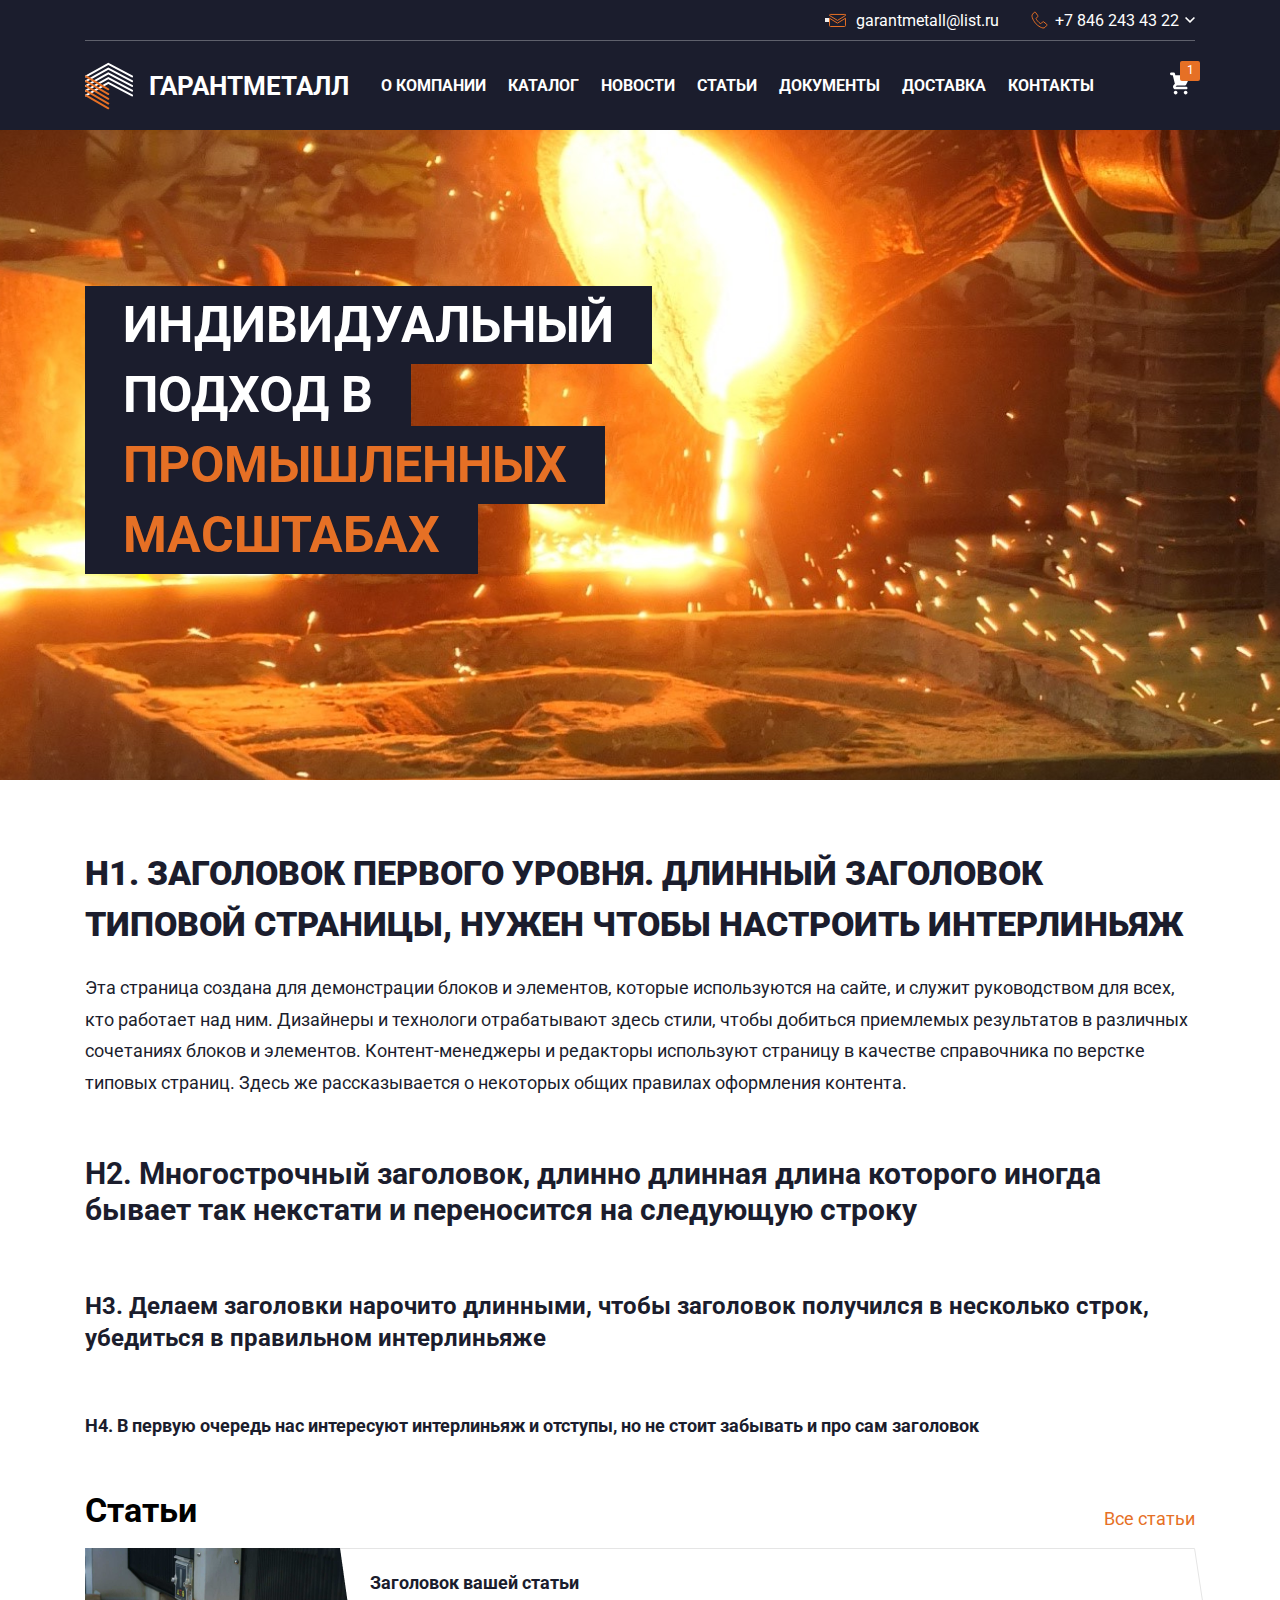
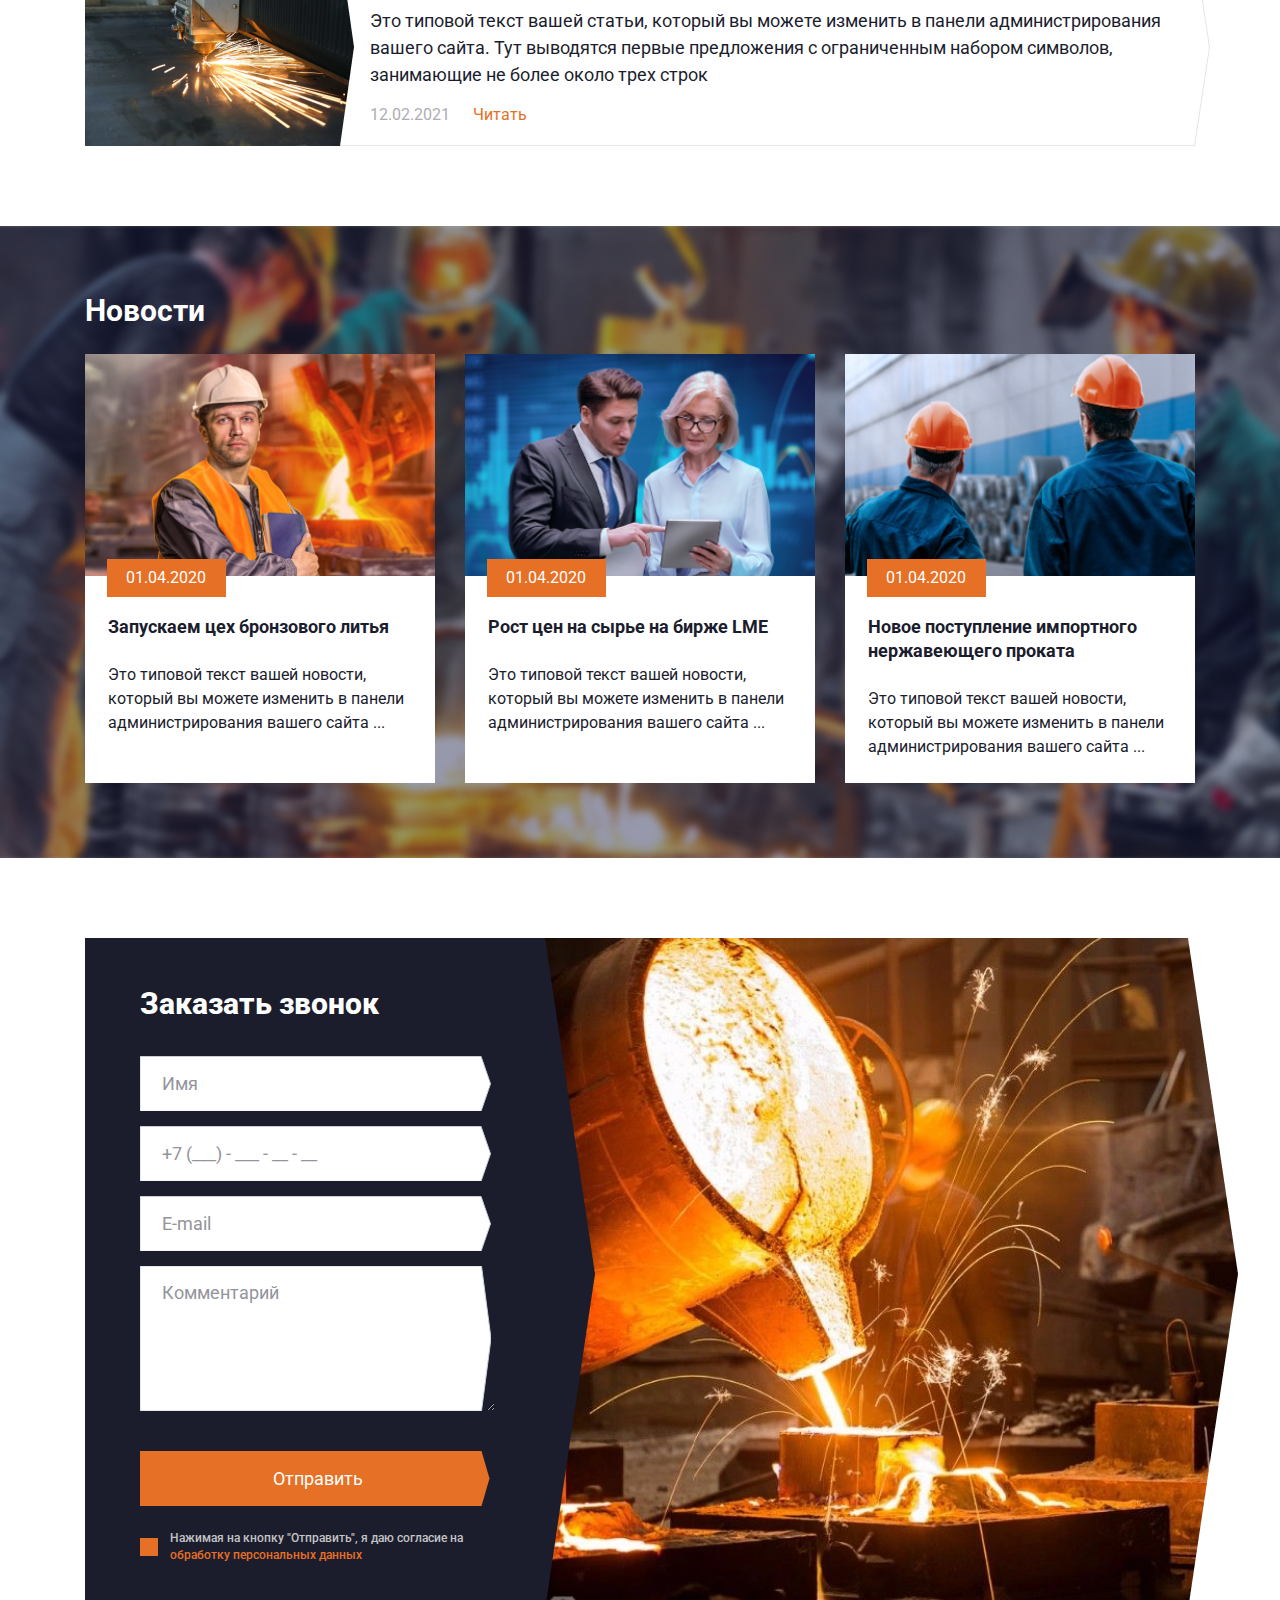
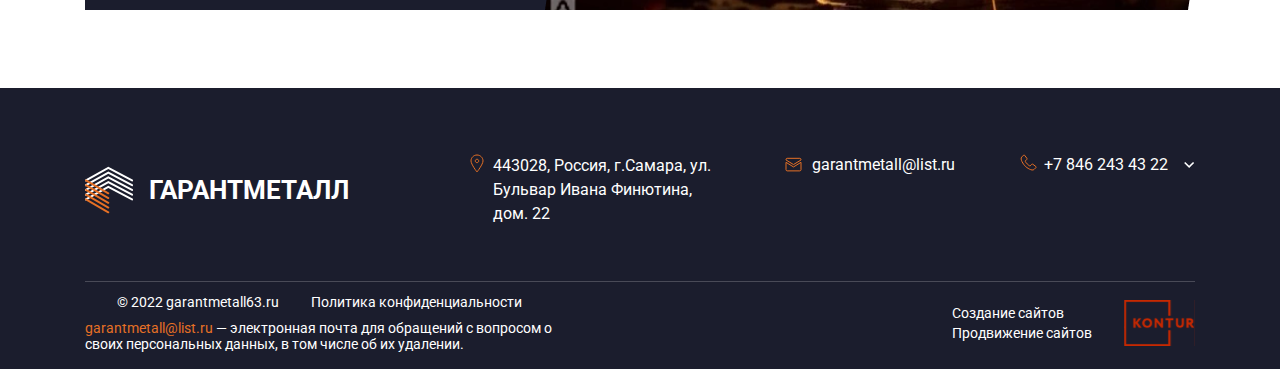
==== index.html @ 4158122b "pages" ====
<!DOCTYPE html>
<html lang="ru">
<head>
    <meta charset="UTF-8">
    <meta http-equiv="X-UA-Compatible" content="IE=edge">
    <meta name="viewport" content="width=device-width, initial-scale=1.0">
    <link rel="stylesheet" href="css/normalize.css">
    <link rel="stylesheet" href="css/style.css">
    <link rel="stylesheet" href="css/media.css">
    <title></title>
</head>
<body>
    <header class="header">
        <div class="container">
            <div class="header__top">
                <button class="header__burgir">
                    <span></span><span></span><span></span>
                </button>
                <a href="mailto:garantmetall@list.ru" class="header__email">
                    <svg xmlns="http://www.w3.org/2000/svg" width="17" height="14" viewBox="0 0 17 14" fill="none">
                        <path d="M1.3057 1.44299H15.6684C15.8821 1.44299 16.087 1.52788 16.2381 1.67898L16.5917 1.32542L16.2381 1.67898C16.3892 1.83008 16.4741 2.03501 16.4741 2.24869V2.50855L8.48705 7.42366L0.5 2.50855V2.24869C0.5 2.03501 0.584886 1.83008 0.735984 1.67898C0.887082 1.52788 1.09202 1.44299 1.3057 1.44299Z" stroke="#E67025"/>
                        <path d="M8.225 9.96955L8.48705 10.1308L8.7491 9.96955L16.4741 5.21571V12.6944C16.4741 12.9081 16.3892 13.113 16.2381 13.2641C16.087 13.4152 15.8821 13.5001 15.6684 13.5001H1.3057C1.09202 13.5001 0.887082 13.4152 0.735984 13.2641C0.584886 13.113 0.5 12.9081 0.5 12.6944V5.21571L8.225 9.96955Z" stroke="#E67025"/>
                    </svg>
                    garantmetall@list.ru
                </a>
                <button class="header__phone">
                    <svg xmlns="http://www.w3.org/2000/svg" width="17" height="18" viewBox="0 0 17 18" fill="none">
                        <path fill-rule="evenodd" clip-rule="evenodd" d="M4.43288 1.27426L6.71285 4.4728C7.01285 4.85662 6.95285 5.36839 6.71285 5.68824L5.15287 7.35148C4.43288 8.05516 9.35282 13.3008 10.0128 12.5971L11.5728 10.9338C11.8728 10.614 12.4128 10.614 12.7128 10.8699L15.7127 13.3008C16.0727 13.6206 16.0727 14.0684 15.8327 14.3883L14.1528 16.1795L13.9728 16.3714C11.8728 18.5464 6.59285 14.5162 4.97287 12.789C3.35289 10.9978 -0.487057 5.36839 1.61292 3.12941L1.79291 3.00147L3.41289 1.21029C3.71289 0.890434 4.19288 0.954405 4.43288 1.27426Z" stroke="#E67025"/>
                    </svg>
                    <p>+7 846 243 43 22</p>
                    <svg xmlns="http://www.w3.org/2000/svg" width="10" height="6" viewBox="0 0 10 6" fill="none">
                        <path d="M5 3.81846L8.88906 0L10 1.09077L5 6L0 1.09077L1.11094 0L5 3.81846Z" fill="white"/>
                    </svg>
                </button>
            </div>
            <div class="header__bottom">
                <a href="" class="header__logo">
                    <div class="img">
                        <img src="img/logo.svg" alt="">
                    </div>
                    <p class="text">ГАРАНТМЕТАЛЛ</p>
                </a>
                <div class="header__navbar">
                    <ul class="ul">
                        <li class="li">
                            <a href="#" class="item">О компании</a>
                        </li>
                        <li class="li">
                            <a href="#" class="item">Каталог</a>
                        </li>
                        <li class="li">
                            <a href="#" class="item">Новости</a>
                        </li>
                        <li class="li">
                            <a href="#" class="item">СТАТЬИ</a>
                        </li>
                        <li class="li">
                            <a href="#" class="item">Документы</a>
                        </li>
                        <li class="li">
                            <a href="#" class="item">Доставка</a>
                        </li>
                        <li class="li">
                            <a href="#" class="item">Контакты</a>
                        </li>
                    </ul>
                </div>
                <button class="header__cart">
                    <svg xmlns="http://www.w3.org/2000/svg" width="20" height="23" viewBox="0 0 20 23" fill="none">
                        <path d="M17.5007 20.6086C17.5007 21.6807 16.6612 22.5498 15.6257 22.5498C14.5902 22.5498 13.7507 21.6807 13.7507 20.6086C13.7507 19.5366 14.5902 18.6675 15.6257 18.6675C16.6612 18.6675 17.5007 19.5366 17.5007 20.6086Z" fill="white"/>
                        <path d="M5.62537 22.5498C6.6609 22.5498 7.50037 21.6807 7.50037 20.6086C7.50037 19.5366 6.6609 18.6675 5.62537 18.6675C4.58983 18.6675 3.75037 19.5366 3.75037 20.6086C3.75037 21.6807 4.58983 22.5498 5.62537 22.5498Z" fill="white"/>
                        <path d="M1.25 0.549805C0.55965 0.549805 0 1.1292 0 1.84391C0 2.55862 0.55965 3.13802 1.25 3.13802H2.77402L3.15597 4.71973C3.15999 4.73801 3.16437 4.75615 3.16912 4.77414L4.86566 11.7997L3.74994 12.9548C2.17502 14.5853 3.29044 17.3732 5.5177 17.3732H16.25C16.9402 17.3732 17.5 16.7938 17.5 16.0791C17.5 15.3643 16.9402 14.785 16.25 14.785H5.51771L6.7677 13.4909H15C15.4735 13.4909 15.9062 13.2139 16.118 12.7755L19.868 5.01086C20.0617 4.60971 20.0411 4.1333 19.8134 3.75177C19.5855 3.37024 19.1832 3.13802 18.75 3.13802H5.35097L4.96267 1.53004C4.82356 0.953954 4.32359 0.549805 3.75 0.549805H1.25Z" fill="white"/>
                    </svg>
                    <div class="amount">1</div>
                </button>
            </div>
        </div>
    </header>
    <main class="main">
        <section class="banner">
            <div class="banner__wrap">
                <div class="container">
                    <div class="banner__content">
                        <p class="banner__h1">
                            <span>Индивидуальный</span>
                            <span>подход в</span>
                            <span class="yellow">промышленных</span>
                            <span class="yellow">масштабах</span>
                        </p>
                    </div>
                </div>
            </div>
        </section>
        <section class="article">
            <div class="container">
                <h1 class="title_h1">Н1. Заголовок первого уровня. Длинный заголовок типовой страницы, нужен чтобы настроить интерлиньяж</h1>
                <p class="main_text">Эта страница создана для демонстрации блоков и элементов, которые используются на сайте, и служит руководством для всех, кто работает над ним. Дизайнеры и технологи отрабатывают здесь стили, чтобы добиться приемлемых результатов в различных сочетаниях блоков и элементов. Контент-менеджеры и редакторы используют страницу в качестве справочника по верстке типовых страниц. Здесь же рассказывается о некоторых общих правилах оформления контента.</p>
                <h2 class="title_h2">H2. Многострочный заголовок, длинно длинная длина которого иногда бывает так некстати и переносится на следующую строку</h2>
                <h3 class="title_h3">H3. Делаем заголовки нарочито длинными, чтобы заголовок получился в несколько строк, убедиться в правильном интерлиньяже</h3>
                <h4 class="title_h4">H4. В первую очередь нас интересуют интерлиньяж и отступы, но не стоит забывать и про сам заголовок</h4>
                <div class="article__wrap">
                    <p class="article__title">
                        Статьи
                        <a href="#" class="link">Все статьи</a>
                    </p>
                    <div class="article__block">
                        <div class="img">
                            <img src="img/article-img.png" alt="">
                        </div>
                        <div class="content">
                            <p class="title">Заголовок вашей статьи</p>
                            <p class="text">Это типовой текст вашей статьи, который вы можете изменить в панели администрирования вашего сайта. Тут выводятся первые предложения с ограниченным набором символов, занимающие не более около трех строк</p>
                            <div class="box">
                                <p class="date">12.02.2021</p>
                                <a href="#" class="link">Читать</a>
                            </div>
                        </div>
                    </div>
                </div>
            </div>
        </section>
        <section class="news">
            <div class="container">
                <p class="news__title">Новости</p>
                <div class="news__box">
                    <a href="#" class="news__item">
                        <div class="img">
                            <img src="img/news-1.png" alt="">
                        </div>
                        <div class="content">
                            <p class="date">01.04.2020</p>
                            <p class="name">Запускаем цех бронзового литья</p>
                            <p class="text">Это типовой текст вашей новости, который вы можете изменить в панели администрирования вашего сайта ...</p>
                        </div>
                    </a>
                    <a href="#" class="news__item">
                        <div class="img">
                            <img src="img/news-2.png" alt="">
                        </div>
                        <div class="content">
                            <p class="date">01.04.2020</p>
                            <p class="name">Рост цен на сырье на бирже LME</p>
                            <p class="text">Это типовой текст вашей новости, который вы можете изменить в панели администрирования вашего сайта ...</p>
                        </div>
                    </a>
                    <a href="#" class="news__item">
                        <div class="img">
                            <img src="img/news-3.png" alt="">
                        </div>
                        <div class="content">
                            <p class="date">01.04.2020</p>
                            <p class="name">Новое поступление импортного нержавеющего проката</p>
                            <p class="text">Это типовой текст вашей новости, который вы можете изменить в панели администрирования вашего сайта ...</p>
                        </div>
                    </a>
                </div>
            </div>
        </section>
        <section class="form_call">
            <div class="container">
                <div class="form_call__wrap">
                    <div class="form_call__left">
                        <p class="title">Заказать звонок</p>
                        <div class="input">
                            <input type="text" placeholder="Имя">
                        </div>
                        <div class="input">
                            <input type="text" placeholder="+7 (___) - ___ - __ - __">
                        </div>
                        <div class="input">
                            <input type="text" placeholder="E-mail">
                        </div>
                        <div class="textarea">
                            <textarea placeholder="Комментарий"></textarea>
                        </div>
                        <button class="btn">Отправить</button>
                        <div class="check">
                            <input type="checkbox" id="1">
                            <label for="1">Нажимая на кнопку "Отправить", я даю согласие на <a href="#">обработку персональных данных</a></label>
                        </div>
                    </div>
                </div>
            </div>
        </section>
    </main>
    <footer class="footer">
        <div class="container">
            <div class="footer__top">
                <a href="#" class="footer__logo">
                    <div class="img">
                        <img src="img/logo.svg" alt="">
                    </div>
                    <p class="text">ГАРАНТМЕТАЛЛ</p>
                </a>
                <div class="footer__map">
                    <div class="icon">
                        <svg xmlns="http://www.w3.org/2000/svg" width="14" height="19" viewBox="0 0 14 19" fill="none">
                            <path d="M7 18C7 18 1 10.2395 1 6.95C1 3.6639 3.68629 1 7 1C10.3137 1 13 3.6639 13 6.95C13 10.2395 7 18 7 18ZM7 8.65C7.94714 8.65 8.71429 7.88925 8.71429 6.95C8.71429 6.01075 7.94714 5.25 7 5.25C6.05286 5.25 5.28571 6.01075 5.28571 6.95C5.28571 7.88925 6.05286 8.65 7 8.65Z" stroke="#E67025"/>
                        </svg>
                    </div>
                    <p class="text">443028, Россия, г.Самара, ул. Бульвар Ивана Финютина, дом. 22</p>
                </div>
                <div class="footer__email">
                    <a href="#" class="link">
                        <div class="icon">
                            <svg xmlns="http://www.w3.org/2000/svg" width="17" height="15" viewBox="0 0 17 15" fill="none">
                                <path d="M14.8462 1.32619H2.15385C1.84783 1.32619 1.55434 1.44776 1.33795 1.66414C1.12157 1.88053 1 2.17402 1 2.48004V2.95658L8.5 7.57196L16 2.95658V2.48004C16 2.17402 15.8784 1.88053 15.662 1.66414C15.4457 1.44776 15.1522 1.32619 14.8462 1.32619Z" stroke="#E67025"/>
                                <path d="M1 5.32629V12.7259C1 13.0319 1.12157 13.3254 1.33795 13.5418C1.55434 13.7582 1.84783 13.8798 2.15385 13.8798H14.8462C15.1522 13.8798 15.4457 13.7582 15.662 13.5418C15.8784 13.3254 16 13.0319 16 12.7259V5.32629L8.5 9.94168L1 5.32629Z" stroke="#E67025"/>
                            </svg>
                        </div>
                        garantmetall@list.ru
                    </a>
                </div>
                <div class="footer__phone">
                    <div class="link">
                        <div class="icon">
                            <svg xmlns="http://www.w3.org/2000/svg" width="17" height="17" viewBox="0 0 17 17" fill="none">
                                <path fill-rule="evenodd" clip-rule="evenodd" d="M4.57058 1.25723L6.85055 4.25719C7.15054 4.61719 7.09054 5.09718 6.85055 5.39718L5.29057 6.95716C4.57058 7.61715 9.49051 12.5371 10.1505 11.8771L11.7105 10.3171C12.0105 10.0171 12.5505 10.0171 12.8505 10.2571L15.8504 12.5371C16.2104 12.8371 16.2104 13.2571 15.9704 13.5571L14.2905 15.2371L14.1105 15.4171C12.0105 17.457 6.73055 13.6771 5.11057 12.0571C3.49059 10.3771 -0.349362 5.09718 1.75061 2.99721L1.93061 2.87721L3.55059 1.19723C3.85058 0.897237 4.33058 0.957236 4.57058 1.25723Z" stroke="#E67025"/>
                            </svg>
                        </div>
                        <p>+7 846 243 43 22</p>
                        <svg xmlns="http://www.w3.org/2000/svg" width="11" height="6" viewBox="0 0 11 6" fill="none">
                            <path d="M5.13769 3.81858L9.02676 0.00012207L10.1377 1.09089L5.13769 6.00012L0.137695 1.09089L1.24863 0.00012207L5.13769 3.81858Z" fill="white"/>
                        </svg>
                    </div>
                </div>
            </div>
            <div class="footer__bottom">
                <div class="left">
                    <p class="copy">
                        <span class="c">© 2022 garantmetall63.ru</span>
                        <span>Политика конфиденциальности</span>
                    </p>
                    <div class="text">
                        <a href="#">garantmetall@list.ru</a> — электронная почта для обращений с вопросом о своих персональных данных, в том числе об их удалении.
                    </div>
                </div>
                <div class="right">
                    <div>
                        <a href="#" class="link">Создание сайтов</a>
                        <a href="#" class="link">Продвижение сайтов</a>
                    </div>
                    <img src="img/logo-kontur.svg" alt="">
                </div>
            </div>
        </div>
    </footer>
    
    <script src="js/jquery.min.js"></script>
    <script src="js/main.js"></script>
</body>
</html>
---- css/style.css ----
@import url("https://fonts.googleapis.com/css2?family=Lato:ital,wght@0,100;0,300;0,400;0,700;0,900;1,100;1,300;1,400;1,700;1,900&family=Roboto:ital,wght@0,100;0,300;0,400;0,500;0,700;0,900;1,100;1,300;1,400;1,500;1,700;1,900&display=swap");
*, *::before, *::after {
  margin: 0;
  padding: 0;
  outline: none;
  -webkit-box-sizing: border-box;
          box-sizing: border-box;
}

body {
  font-family: "Roboto", sans-serif;
}

:focus {
  outline: none;
}

button {
  cursor: pointer;
}

a {
  padding: 0;
  margin: 0;
  text-decoration: none;
}

p {
  padding: 0;
  margin: 0;
}

h1, h2, h3, h4, h5, h6 {
  padding: 0;
  margin: 0;
}

ul, ol {
  list-style: none;
  padding: 0;
  margin: 0;
}

.container {
  max-width: 1110px;
  width: 100%;
  margin: 0 auto;
}

.header {
  height: 130px;
  background: #1B1D2D;
}

.header__top {
  display: -webkit-box;
  display: -ms-flexbox;
  display: flex;
  -webkit-box-align: center;
      -ms-flex-align: center;
          align-items: center;
  -webkit-box-pack: end;
      -ms-flex-pack: end;
          justify-content: flex-end;
  height: 41px;
  border-bottom: 1px solid #5F616C;
}

.header__email {
  font-weight: 400;
  font-size: 16px;
  line-height: 19px;
  display: -webkit-box;
  display: -ms-flexbox;
  display: flex;
  -webkit-box-align: center;
      -ms-flex-align: center;
          align-items: center;
  color: #FFFFFF;
}
.header__email svg {
  margin-right: 10px;
}

.header__phone {
  display: -webkit-box;
  display: -ms-flexbox;
  display: flex;
  -webkit-box-align: center;
      -ms-flex-align: center;
          align-items: center;
  font-weight: 400;
  font-size: 16px;
  line-height: 19px;
  color: #FFFFFF;
  margin-left: 32px;
  border: 0;
  background-color: transparent;
}
.header__phone p {
  margin: 0 6px 0 7px;
}

.header__bottom {
  height: 89px;
  display: -webkit-box;
  display: -ms-flexbox;
  display: flex;
  -webkit-box-align: center;
      -ms-flex-align: center;
          align-items: center;
}

.header__logo {
  display: -webkit-box;
  display: -ms-flexbox;
  display: flex;
  -webkit-box-align: center;
      -ms-flex-align: center;
          align-items: center;
  margin-right: 32px;
}
.header__logo .img {
  width: 48px;
  height: 47px;
  display: -webkit-box;
  display: -ms-flexbox;
  display: flex;
  -webkit-box-align: center;
      -ms-flex-align: center;
          align-items: center;
  -webkit-box-pack: center;
      -ms-flex-pack: center;
          justify-content: center;
  margin-right: 16px;
}
.header__logo .img img {
  width: 100%;
}
.header__logo .text {
  font-weight: 700;
  font-size: 26px;
  line-height: 100%;
  color: #FFFFFF;
}

.header__navbar .ul {
  display: -webkit-box;
  display: -ms-flexbox;
  display: flex;
  -webkit-box-align: center;
      -ms-flex-align: center;
          align-items: center;
}
.header__navbar .li {
  margin-left: 22px;
}
.header__navbar .li:nth-child(1) {
  margin-left: 0;
}
.header__navbar .item {
  font-weight: 700;
  font-size: 16px;
  line-height: 19px;
  text-transform: uppercase;
  color: #FFFFFF;
  -webkit-transition: all 0.3s ease;
  transition: all 0.3s ease;
}
.header__navbar .item:hover {
  color: #E67025;
}

.header__cart {
  width: 30px;
  height: 30px;
  margin-left: auto;
  border: 0;
  background-color: transparent;
  position: relative;
}
.header__cart .amount {
  width: 20px;
  height: 20px;
  position: absolute;
  top: -10px;
  right: -5px;
  font-weight: 400;
  font-size: 12px;
  line-height: 19px;
  color: #FFFFFF;
  background: #E67025;
  border-radius: 2px;
}

.banner {
  height: 650px;
}

.banner__wrap {
  height: 650px;
  background: url(../img/banner.png) no-repeat center/cover;
}

.banner__content {
  padding-top: 160px;
}

.banner__h1 {
  font-weight: 700;
  max-width: 730px;
  font-size: 50px;
  line-height: 70px;
  color: #FFFFFF;
  text-transform: uppercase;
}
.banner__h1 span {
  background: #1B1D2D;
  padding: 10px 38px;
}
.banner__h1 .yellow {
  color: #E67025;
}

.title_h1 {
  font-weight: 900;
  font-size: 34px;
  line-height: 150.19%;
  text-transform: uppercase;
  color: #1B1D2D;
  margin-bottom: 22px;
}

.title_h2 {
  font-weight: 700;
  font-size: 30px;
  line-height: 36px;
  color: #1B1D2D;
  margin-bottom: 62px;
}

.title_h3 {
  font-weight: 700;
  font-size: 24px;
  line-height: 32px;
  color: #1B1D2D;
  margin-bottom: 60px;
}

.title_h4 {
  font-weight: 700;
  font-size: 18px;
  line-height: 24px;
  color: #1B1D2D;
  margin-bottom: 52px;
}

.main_text {
  font-weight: 400;
  font-size: 18px;
  line-height: 175%;
  color: #1B1D2D;
  margin-bottom: 58px;
}

.article {
  padding-top: 68px;
  padding-bottom: 80px;
}

.article__title {
  display: -webkit-box;
  display: -ms-flexbox;
  display: flex;
  -webkit-box-align: end;
      -ms-flex-align: end;
          align-items: flex-end;
  font-weight: 700;
  font-size: 34px;
  line-height: 41px;
  color: #000000;
  margin-bottom: 17px;
}
.article__title .link {
  margin-left: auto;
  font-weight: 400;
  font-size: 18px;
  line-height: 24px;
  color: #E67025;
}

.article__block {
  display: -webkit-box;
  display: -ms-flexbox;
  display: flex;
  min-width: 1125px;
  width: 100%;
  height: 198px;
  background: url(../img/article-bg.svg) no-repeat center;
  background-size: 100%;
  overflow: hidden;
}
.article__block .img {
  width: 269px;
  height: 100%;
}
.article__block .img img {
  width: 100%;
}
.article__block .content {
  width: calc(100% - 269px);
  padding-left: 16px;
  padding-top: 23px;
  padding-right: 33px;
}
.article__block .title {
  font-weight: 700;
  font-size: 18px;
  line-height: 24px;
  color: #1B1D2D;
  margin-bottom: 12px;
}
.article__block .text {
  font-weight: 400;
  font-size: 18px;
  line-height: 150%;
  color: #1B1D2D;
  margin-bottom: 17px;
}
.article__block .box {
  display: -webkit-box;
  display: -ms-flexbox;
  display: flex;
}
.article__block .date {
  font-weight: 400;
  font-size: 16px;
  line-height: 19px;
  color: #ADADB3;
  margin-right: 23px;
}
.article__block .link {
  font-weight: 400;
  font-size: 16px;
  line-height: 19px;
  color: #E67025;
}

.news {
  background: url(../img/news.png) no-repeat center/cover;
  padding: 67px 0 75px;
}

.news__title {
  font-weight: 700;
  font-size: 30px;
  line-height: 36px;
  color: #FFFFFF;
  margin-bottom: 25px;
}

.news__box {
  display: -webkit-box;
  display: -ms-flexbox;
  display: flex;
}

.news__item {
  width: 350px;
  margin-right: 30px;
  background: #FFFFFF;
}
.news__item .img {
  width: 100%;
  height: 222px;
  position: relative;
  overflow: hidden;
}
.news__item .img img {
  position: absolute;
  top: 50%;
  left: 50%;
  -webkit-transform: translate(-50%, -50%);
          transform: translate(-50%, -50%);
  width: 101%;
  height: auto;
}
.news__item .content {
  padding: 39px 23px 24px 23px;
  position: relative;
}
.news__item .date {
  display: inline-block;
  position: absolute;
  left: 22px;
  top: -17px;
  background: #E67025;
  padding: 7px 20px 7px 19px;
  font-weight: 400;
  font-size: 16px;
  line-height: 150%;
  color: #FFFFFF;
}
.news__item .name {
  font-weight: 700;
  font-size: 18px;
  line-height: 24px;
  color: #1B1D2D;
  margin-bottom: 24px;
}
.news__item .text {
  font-weight: 400;
  font-size: 16px;
  line-height: 150%;
  color: #1B1D2D;
}

.news__item:nth-child(3n) {
  margin-right: 0;
}

.form_call {
  padding-top: 80px;
  padding-bottom: 78px;
}

.form_call__wrap {
  min-width: 1153px;
  height: 672px;
  background: url(../img/form-bg.png) no-repeat center/cover;
}

.form_call__left {
  width: 510px;
  height: 672px;
  background: url(../img/form-left.png) no-repeat center/cover;
  padding: 43px 100px 50px 55px;
}
.form_call__left .title {
  font-weight: 800;
  font-size: 30px;
  line-height: 155%;
  color: #FFFFFF;
  margin-bottom: 28px;
}
.form_call__left .input {
  width: 350px;
  height: 55px;
  width: 100%;
  height: 55px;
  background: url(../img/input-bg.svg) no-repeat left;
  margin-bottom: 15px;
}
.form_call__left .input input {
  width: 100%;
  height: 100%;
  background-color: transparent;
  border: 0;
  padding: 0 22px;
  font-weight: 400;
  font-size: 18px;
  line-height: 21px;
}
.form_call__left .input input::-webkit-input-placeholder {
  color: #93949B;
}
.form_call__left .input input::-moz-placeholder {
  color: #93949B;
}
.form_call__left .input input:-ms-input-placeholder {
  color: #93949B;
}
.form_call__left .input input::-ms-input-placeholder {
  color: #93949B;
}
.form_call__left .input input::placeholder {
  color: #93949B;
}
.form_call__left .textarea {
  width: 100%;
  height: 145px;
  background: url(../img/textarea-bg.svg) no-repeat left;
  margin-bottom: 40px;
}
.form_call__left .textarea textarea {
  width: 100%;
  min-width: 100%;
  max-width: 100%;
  height: 145px;
  min-height: 145px;
  max-height: 145px;
  border: 0;
  background-color: transparent;
  font-weight: 400;
  font-size: 18px;
  line-height: 21px;
  padding: 16px 22px;
}
.form_call__left .textarea textarea::-webkit-input-placeholder {
  color: #93949B;
}
.form_call__left .textarea textarea::-moz-placeholder {
  color: #93949B;
}
.form_call__left .textarea textarea:-ms-input-placeholder {
  color: #93949B;
}
.form_call__left .textarea textarea::-ms-input-placeholder {
  color: #93949B;
}
.form_call__left .textarea textarea::placeholder {
  color: #93949B;
}
.form_call__left .btn {
  width: 100%;
  height: 55px;
  display: -webkit-box;
  display: -ms-flexbox;
  display: flex;
  -webkit-box-align: center;
      -ms-flex-align: center;
          align-items: center;
  -webkit-box-pack: center;
      -ms-flex-pack: center;
          justify-content: center;
  font-weight: 400;
  font-size: 18px;
  line-height: 17px;
  color: #FFFFFF;
  background: url(../img/btn-bg.svg) no-repeat left;
  border: 0;
  margin-bottom: 24px;
}
.form_call__left .check {
  display: -webkit-box;
  display: -ms-flexbox;
  display: flex;
  -webkit-box-align: center;
      -ms-flex-align: center;
          align-items: center;
  position: relative;
}
.form_call__left .check input {
  min-width: 18px;
  width: 18px;
  height: 18px;
  margin-right: 12px;
  position: relative;
  z-index: -1;
}
.form_call__left .check label {
  font-weight: 500;
  font-size: 12px;
  line-height: 17px;
  color: #C4C4C4;
  cursor: pointer;
}
.form_call__left .check label a {
  color: #E67025;
}
.form_call__left .check label::after {
  content: "";
  width: 18px;
  height: 18px;
  background: #E67025;
  position: absolute;
  top: 50%;
  left: 0;
  -webkit-transform: translateY(-50%);
          transform: translateY(-50%);
}
.form_call__left .check input:checked + label::after {
  background: #E67025 url(../img/check.svg) no-repeat center;
}

.crumbs {
  display: -webkit-box;
  display: -ms-flexbox;
  display: flex;
  -webkit-box-align: center;
      -ms-flex-align: center;
          align-items: center;
  margin-bottom: 24px;
}
.crumbs a {
  font-weight: 400;
  font-size: 14px;
  line-height: 16px;
  color: #E67025;
}
.crumbs p {
  font-weight: 400;
  font-size: 14px;
  line-height: 16px;
  color: #AAAAAA;
}
.crumbs span {
  width: 12px;
  height: 1px;
  background-color: #AAAAAA;
  display: block;
  margin: 0 15px;
}

.catalog {
  padding-top: 82px;
  padding-bottom: 80px;
}

.catalog__box {
  display: -webkit-box;
  display: -ms-flexbox;
  display: flex;
  -webkit-box-pack: justify;
      -ms-flex-pack: justify;
          justify-content: space-between;
}

.catalog__aside {
  width: 255px;
}
.catalog__aside .wrap {
  border: 1px solid #EEEEEE;
}
.catalog__aside .title {
  display: -webkit-box;
  display: -ms-flexbox;
  display: flex;
  -webkit-box-align: center;
      -ms-flex-align: center;
          align-items: center;
  height: 52px;
  border-bottom: 1px solid #EEEEEE;
  font-weight: 700;
  font-size: 16px;
  line-height: 24px;
  text-transform: uppercase;
  color: #1B1D2D;
  padding: 0 18px;
}
.catalog__aside .li {
  border-bottom: 1px solid #EEEEEE;
}
.catalog__aside .li:last-child {
  border-bottom: 0;
}
.catalog__aside .item {
  display: -webkit-box;
  display: -ms-flexbox;
  display: flex;
  -webkit-box-align: center;
      -ms-flex-align: center;
          align-items: center;
  padding: 14px 18px;
  font-weight: 400;
  font-size: 16px;
  line-height: 125%;
  color: #1B1D2D;
  -webkit-transition: all 0.3s ease;
  transition: all 0.3s ease;
}
.catalog__aside .item svg {
  min-width: 7px;
  width: 7px;
  margin-left: auto;
}
.catalog__aside .item svg path {
  -webkit-transition: all 0.3s ease;
  transition: all 0.3s ease;
}
.catalog__aside .item.active {
  color: #E67025;
}
.catalog__aside .item.active svg path {
  fill: #E67025;
}
.catalog__aside .item:hover {
  color: #E67025;
}
.catalog__aside .item:hover svg path {
  fill: #E67025;
}

.catalog__content {
  width: 825px;
}

.catalog__title {
  font-weight: 700;
  font-size: 34px;
  line-height: 40px;
  text-transform: uppercase;
  color: #1B1D2D;
  margin-bottom: 16px;
}

.catalog__nav {
  display: -webkit-box;
  display: -ms-flexbox;
  display: flex;
  -ms-flex-wrap: wrap;
      flex-wrap: wrap;
  margin-bottom: 50px;
}
.catalog__nav .item {
  width: 255px;
  height: 143px;
  border: 1px solid #E5E5E5;
  margin-right: 30px;
  margin-bottom: 24px;
  position: relative;
  padding-left: 19px;
}
.catalog__nav .item .title {
  width: 142px;
  height: 100%;
  font-weight: 700;
  font-size: 16px;
  line-height: 125%;
  color: #1B1D2D;
  display: -webkit-box;
  display: -ms-flexbox;
  display: flex;
  -webkit-box-align: center;
      -ms-flex-align: center;
          align-items: center;
}
.catalog__nav .item .img {
  height: 100%;
  position: absolute;
  top: 0;
  right: 0;
}
.catalog__nav .item:nth-child(3n) {
  margin-right: 0;
}

.catalog__product {
  display: -webkit-box;
  display: -ms-flexbox;
  display: flex;
  -ms-flex-wrap: wrap;
      flex-wrap: wrap;
}

.catalog__item {
  width: 255px;
  height: 468px;
  margin-right: 30px;
  margin-bottom: 24px;
  background: #FFFFFF;
  border: 1px solid #E5E5E5;
}
.catalog__item .img {
  width: 100%;
  height: 253px;
  position: relative;
  overflow: hidden;
}
.catalog__item .img img {
  position: absolute;
  top: 50%;
  left: 50%;
  -webkit-transform: translate(-50%, -50%);
          transform: translate(-50%, -50%);
}
.catalog__item .content {
  padding: 22px 13px 22px 16px;
}
.catalog__item .name {
  display: -webkit-box;
  display: -ms-flexbox;
  display: flex;
  height: 48px;
  overflow: hidden;
  font-weight: 400;
  font-size: 18px;
  line-height: 24px;
  color: #1B1D2D;
  margin-bottom: 15px;
}
.catalog__item .price {
  font-weight: 900;
  font-size: 24px;
  line-height: 32px;
  color: #1B1D2D;
  margin-bottom: 20px;
}
.catalog__item .box {
  display: -webkit-box;
  display: -ms-flexbox;
  display: flex;
  -webkit-box-pack: justify;
      -ms-flex-pack: justify;
          justify-content: space-between;
}
.catalog__item .btn {
  width: 126px;
  height: 50px;
  position: relative;
  border: 0;
  font-weight: 400;
  font-size: 18px;
  line-height: 24px;
  color: #E67025;
  display: -webkit-box;
  display: -ms-flexbox;
  display: flex;
  -webkit-box-align: center;
      -ms-flex-align: center;
          align-items: center;
  -webkit-box-pack: center;
      -ms-flex-pack: center;
          justify-content: center;
  background-color: transparent;
  -webkit-transition: all 0.2s ease;
  transition: all 0.2s ease;
}
.catalog__item .btn span {
  position: relative;
  z-index: 2;
}
.catalog__item .btn svg {
  position: absolute;
  top: 0;
  left: 0;
}
.catalog__item .btn svg path {
  -webkit-transition: all 0.3s ease;
  transition: all 0.3s ease;
}
.catalog__item .btn:hover {
  color: #FFFFFF;
}
.catalog__item .btn:hover svg path {
  fill: #E67025;
}
.catalog__item .number {
  display: -webkit-box;
  display: -ms-flexbox;
  display: flex;
  -webkit-box-pack: justify;
      -ms-flex-pack: justify;
          justify-content: space-between;
  min-width: 96px;
  width: 96px;
  height: 50px;
  border: 1px solid #E5E5E5;
  margin-right: 9px;
}
.catalog__item .number .minus {
  width: 33%;
  height: 100%;
  display: -webkit-box;
  display: -ms-flexbox;
  display: flex;
  -webkit-box-align: center;
      -ms-flex-align: center;
          align-items: center;
  -webkit-box-pack: center;
      -ms-flex-pack: center;
          justify-content: center;
  border: 0;
  background: transparent;
}
.catalog__item .number .input {
  width: 33%;
  height: 100%;
  text-align: center;
  font-weight: 700;
  font-size: 18px;
  line-height: 24px;
  color: #9D9D9D;
  border: 0;
  background: transparent;
}
.catalog__item .number .plus {
  width: 33%;
  height: 100%;
  display: -webkit-box;
  display: -ms-flexbox;
  display: flex;
  -webkit-box-align: center;
      -ms-flex-align: center;
          align-items: center;
  -webkit-box-pack: center;
      -ms-flex-pack: center;
          justify-content: center;
  border: 0;
  background: transparent;
}

.catalog__item:nth-child(3n) {
  margin-right: 0;
}

.paginator .open {
  display: -webkit-box;
  display: -ms-flexbox;
  display: flex;
  -webkit-box-align: center;
      -ms-flex-align: center;
          align-items: center;
  -webkit-box-pack: center;
      -ms-flex-pack: center;
          justify-content: center;
  font-weight: 400;
  font-size: 16px;
  line-height: 150%;
  color: #E67025;
  border: 0;
  background-color: transparent;
  margin: 0 auto;
  margin-bottom: 13px;
}
.paginator .box {
  display: -webkit-box;
  display: -ms-flexbox;
  display: flex;
  -webkit-box-pack: center;
      -ms-flex-pack: center;
          justify-content: center;
}
.paginator .link {
  display: -webkit-box;
  display: -ms-flexbox;
  display: flex;
  -webkit-box-align: center;
      -ms-flex-align: center;
          align-items: center;
  -webkit-box-pack: center;
      -ms-flex-pack: center;
          justify-content: center;
  width: 28px;
  height: 28px;
  font-weight: 400;
  font-size: 18px;
  line-height: 24px;
  color: #1B1D2D;
  -webkit-transition: all 0.3s ease;
  transition: all 0.3s ease;
  margin: 0 1px;
}
.paginator .link.active {
  background: #E67025;
  color: #FFFFFF;
}
.paginator .link:hover {
  background: #E67025;
  color: #FFFFFF;
}
.paginator p {
  display: -webkit-box;
  display: -ms-flexbox;
  display: flex;
  -webkit-box-pack: center;
      -ms-flex-pack: center;
          justify-content: center;
  -webkit-box-align: end;
      -ms-flex-align: end;
          align-items: flex-end;
  width: 28px;
  height: 28px;
  font-weight: 400;
  font-size: 18px;
  line-height: 24px;
  color: #1B1D2D;
}

.footer {
  background: #1B1D2D;
}

.footer__top {
  padding-top: 66px;
  padding-bottom: 55px;
  display: -webkit-box;
  display: -ms-flexbox;
  display: flex;
}

.footer__logo {
  display: -webkit-box;
  display: -ms-flexbox;
  display: flex;
  -webkit-box-align: center;
      -ms-flex-align: center;
          align-items: center;
}
.footer__logo .img {
  width: 48px;
  height: 47px;
  display: -webkit-box;
  display: -ms-flexbox;
  display: flex;
  -webkit-box-align: center;
      -ms-flex-align: center;
          align-items: center;
  -webkit-box-pack: center;
      -ms-flex-pack: center;
          justify-content: center;
  margin-right: 16px;
}
.footer__logo .img img {
  width: 100%;
}
.footer__logo .text {
  font-weight: 700;
  font-size: 26px;
  line-height: 100%;
  color: #FFFFFF;
}

.footer__map {
  width: 255px;
  display: -webkit-box;
  display: -ms-flexbox;
  display: flex;
  margin-left: auto;
}
.footer__map .icon {
  margin-right: 9px;
}
.footer__map .text {
  font-weight: 400;
  font-size: 16px;
  line-height: 150%;
  color: #FFFFFF;
}

.footer__email {
  margin-left: 60px;
}
.footer__email .link {
  display: -webkit-box;
  display: -ms-flexbox;
  display: flex;
  -webkit-box-align: center;
      -ms-flex-align: center;
          align-items: center;
  font-weight: 400;
  font-size: 16px;
  line-height: 21px;
  color: #FFFFFF;
}
.footer__email .icon {
  height: 12px;
  display: -webkit-box;
  display: -ms-flexbox;
  display: flex;
  -webkit-box-align: center;
      -ms-flex-align: center;
          align-items: center;
  -webkit-box-pack: center;
      -ms-flex-pack: center;
          justify-content: center;
  margin-right: 10px;
}

.footer__phone {
  margin-left: 65px;
}
.footer__phone .link {
  display: -webkit-box;
  display: -ms-flexbox;
  display: flex;
  -webkit-box-align: center;
      -ms-flex-align: center;
          align-items: center;
  font-weight: 400;
  font-size: 16px;
  line-height: 19px;
  color: #FFFFFF;
}
.footer__phone .link p {
  margin: 0 16px 0 7px;
}

.footer__bottom {
  display: -webkit-box;
  display: -ms-flexbox;
  display: flex;
  border-top: 1px solid #494A57;
  padding-top: 12px;
  padding-bottom: 17px;
}
.footer__bottom .left {
  width: 490px;
}
.footer__bottom .left .copy {
  font-weight: 400;
  font-size: 14px;
  line-height: 16px;
  display: -webkit-box;
  display: -ms-flexbox;
  display: flex;
  -webkit-box-align: center;
      -ms-flex-align: center;
          align-items: center;
  color: #FFFFFF;
  margin-bottom: 10px;
}
.footer__bottom .left .copy span {
  margin-left: 32px;
}
.footer__bottom .left .text {
  font-weight: 400;
  font-size: 14px;
  line-height: 16px;
  color: #FFFFFF;
}
.footer__bottom .left .text a {
  color: #E67025;
}
.footer__bottom .right {
  display: -webkit-box;
  display: -ms-flexbox;
  display: flex;
  -webkit-box-align: center;
      -ms-flex-align: center;
          align-items: center;
  margin-left: auto;
}
.footer__bottom .right .link {
  display: block;
  font-weight: 400;
  font-size: 14px;
  line-height: 16px;
  margin: 4px 0;
  color: #FFFFFF;
}
.footer__bottom .right img {
  margin-left: 32px;
}

.product {
  padding-top: 42px;
}

.product__box {
  display: -webkit-box;
  display: -ms-flexbox;
  display: flex;
  margin-bottom: 70px;
}

.product__images {
  width: 540px;
  display: -webkit-box;
  display: -ms-flexbox;
  display: flex;
  -webkit-box-pack: justify;
      -ms-flex-pack: justify;
          justify-content: space-between;
}
.product__images .nav_img_slider {
  display: -webkit-box;
  display: -ms-flexbox;
  display: flex;
  -webkit-box-align: center;
      -ms-flex-align: center;
          align-items: center;
  width: 66px;
}
.product__images .nav_img_slider .wrap {
  padding: 10px 0;
}
.product__images .nav_img_slider .img {
  width: 65px;
  height: 65px;
  overflow: hidden;
  position: relative;
  border: 1px solid #E5E5E5;
}
.product__images .nav_img_slider .img img {
  position: absolute;
  top: 50%;
  left: 50%;
  -webkit-transform: translate(-50%, -50%);
          transform: translate(-50%, -50%);
  width: 100%;
  height: auto;
}
.product__images .images_slider {
  width: 443px;
  height: 445px;
  border: 1px solid #E5E5E5;
}
.product__images .images_slider .img {
  width: 441px;
  height: 445px;
  overflow: hidden;
  position: relative;
}
.product__images .images_slider .img img {
  position: absolute;
  top: 50%;
  left: 50%;
  -webkit-transform: translate(-50%, -50%);
          transform: translate(-50%, -50%);
  width: 100%;
  height: auto;
}

.product__right {
  width: calc(100% - 540px);
  padding-left: 30px;
}
.product__right .title {
  max-width: 540px;
  width: 100%;
  font-weight: 700;
  font-size: 34px;
  line-height: 40px;
  color: #1B1D2D;
  margin-bottom: 29px;
}
.product__right .price {
  font-weight: 700;
  font-size: 48px;
  line-height: 52px;
  color: #1B1D2D;
  margin-bottom: 34px;
}
.product__right .box {
  display: -webkit-box;
  display: -ms-flexbox;
  display: flex;
}
.product__right .btn {
  width: 126px;
  height: 50px;
  position: relative;
  border: 0;
  font-weight: 400;
  font-size: 18px;
  line-height: 24px;
  color: #E67025;
  display: -webkit-box;
  display: -ms-flexbox;
  display: flex;
  -webkit-box-align: center;
      -ms-flex-align: center;
          align-items: center;
  -webkit-box-pack: center;
      -ms-flex-pack: center;
          justify-content: center;
  background-color: transparent;
  -webkit-transition: all 0.2s ease;
  transition: all 0.2s ease;
}
.product__right .btn span {
  position: relative;
  z-index: 2;
}
.product__right .btn svg {
  position: absolute;
  top: 0;
  left: 0;
}
.product__right .btn svg path {
  -webkit-transition: all 0.3s ease;
  transition: all 0.3s ease;
}
.product__right .btn:hover {
  color: #FFFFFF;
}
.product__right .btn:hover svg path {
  fill: #E67025;
}
.product__right .number {
  display: -webkit-box;
  display: -ms-flexbox;
  display: flex;
  -webkit-box-pack: justify;
      -ms-flex-pack: justify;
          justify-content: space-between;
  min-width: 96px;
  width: 96px;
  height: 50px;
  border: 1px solid #E5E5E5;
  margin-right: 9px;
}
.product__right .number .minus {
  width: 33%;
  height: 100%;
  display: -webkit-box;
  display: -ms-flexbox;
  display: flex;
  -webkit-box-align: center;
      -ms-flex-align: center;
          align-items: center;
  -webkit-box-pack: center;
      -ms-flex-pack: center;
          justify-content: center;
  border: 0;
  background: transparent;
}
.product__right .number .input {
  width: 33%;
  height: 100%;
  text-align: center;
  font-weight: 700;
  font-size: 18px;
  line-height: 24px;
  color: #9D9D9D;
  border: 0;
  background: transparent;
}
.product__right .number .plus {
  width: 33%;
  height: 100%;
  display: -webkit-box;
  display: -ms-flexbox;
  display: flex;
  -webkit-box-align: center;
      -ms-flex-align: center;
          align-items: center;
  -webkit-box-pack: center;
      -ms-flex-pack: center;
          justify-content: center;
  border: 0;
  background: transparent;
}

.product__description {
  padding-bottom: 80px;
}
.product__description .tab_btn {
  display: -webkit-box;
  display: -ms-flexbox;
  display: flex;
  border-bottom: 1px solid #EEEEEE;
  margin-bottom: 43px;
}
.product__description .tab_btn .btn {
  font-weight: 700;
  font-size: 18px;
  line-height: 24px;
  color: #1B1D2D;
  padding-bottom: 12px;
  border: 0;
  background-color: transparent;
  margin-right: 56px;
  border-bottom: 6px solid transparent;
  -webkit-transform: translateY(1px);
          transform: translateY(1px);
}
.product__description .tab_btn .btn.active {
  border-bottom: 6px solid #E67025;
}
.product__description .tab_block {
  display: none;
}
.product__description .tab_block .title {
  font-family: "Lato", sans-serif;
  font-weight: 700;
  font-size: 18px;
  line-height: 24px;
  color: #1B1D2D;
  margin-bottom: 18px;
}
.product__description .tab_block .text {
  font-weight: 400;
  font-size: 16px;
  line-height: 120%;
  color: #1B1D2D;
  max-width: 600px;
  width: 100%;
}
.product__description .tab_block .ul {
  max-width: 600px;
  width: 100%;
}
.product__description .tab_block .li {
  margin-bottom: 16px;
  display: -webkit-box;
  display: -ms-flexbox;
  display: flex;
  position: relative;
}
.product__description .tab_block .li .left {
  width: 235px;
  font-weight: 400;
  font-size: 16px;
  line-height: 150%;
  color: #1B1D2D;
  padding-right: 24px;
}
.product__description .tab_block .li .left span {
  background-color: #fff;
  position: relative;
  z-index: 1;
}
.product__description .tab_block .li .right {
  width: calc(100% - 235px);
  font-weight: 700;
  font-size: 16px;
  line-height: 150%;
  color: #1B1D2D;
}
.product__description .tab_block .li .right span {
  display: block;
  background-color: #fff;
  position: relative;
  z-index: 1;
}
.product__description .tab_block .li::after {
  content: "";
  width: 100%;
  height: 1px;
  border-bottom: 1px dashed #AAAAAA;
  position: absolute;
  top: 16px;
  left: 0;
}
.product__description .tab_block.active {
  display: block;
}

@media screen and (max-width: 768px) {
  section {
    display: none;
  }

  .container {
    padding: 0 16px;
  }

  .header {
    height: 55px;
  }

  .header__burgir {
    width: 21px;
    height: 18px;
    display: -webkit-box;
    display: -ms-flexbox;
    display: flex;
    -webkit-box-orient: vertical;
    -webkit-box-direction: normal;
        -ms-flex-direction: column;
            flex-direction: column;
    -webkit-box-pack: justify;
        -ms-flex-pack: justify;
            justify-content: space-between;
    border: 0;
    background-color: transparent;
  }
  .header__burgir span {
    display: -webkit-box;
    display: -ms-flexbox;
    display: flex;
    width: 100%;
    height: 3.4px;
    background: #FFFFFF;
  }

  .header__top {
    height: 55px;
    border: 0;
    -webkit-box-pack: justify;
        -ms-flex-pack: justify;
            justify-content: space-between;
  }

  .header__bottom {
    display: none;
  }

  .header__email {
    display: none;
  }

  .header__phone {
    margin-left: auto;
  }

  .footer__top {
    -webkit-box-orient: vertical;
    -webkit-box-direction: normal;
        -ms-flex-direction: column;
            flex-direction: column;
    padding-top: 47px;
    padding-bottom: 34px;
  }

  .footer__bottom {
    -webkit-box-orient: vertical;
    -webkit-box-direction: normal;
        -ms-flex-direction: column;
            flex-direction: column;
  }

  .footer__bottom .left {
    width: 100%;
  }

  .footer__bottom .right {
    margin-left: 0;
    margin-top: 17px;
  }

  .footer__bottom .left .copy {
    font-size: 12px;
    line-height: 17px;
    margin-bottom: 7px;
  }
  .footer__bottom .left .copy span {
    margin-left: 0;
  }
  .footer__bottom .left .copy .c {
    display: none;
  }

  .footer__bottom .left .text {
    max-width: 288px;
    width: 100%;
    font-size: 12px;
    line-height: 14px;
  }

  .footer__bottom .right .link {
    font-size: 12px;
    line-height: 17px;
  }

  .footer__logo {
    margin-bottom: 20px;
  }

  .footer__map {
    margin-left: 0;
    -webkit-box-ordinal-group: 2;
        -ms-flex-order: 1;
            order: 1;
  }

  .footer__email {
    margin-left: 0;
    margin-bottom: 20px;
  }

  .footer__phone {
    margin-left: 0;
    margin-bottom: 20px;
  }

  .banner {
    display: block;
    height: 477px;
  }

  .banner__wrap {
    height: 477px;
  }

  .banner__h1 {
    font-size: 24px;
    line-height: 46px;
  }

  .banner__content {
    padding-top: 72px;
  }

  .article {
    display: block;
    padding-top: 45px;
    padding-bottom: 108px;
  }

  .title_h1 {
    font-size: 24px;
    line-height: 150%;
    margin-bottom: 24px;
  }

  .title_h2 {
    font-size: 18px;
    line-height: 150%;
    margin-bottom: 13px;
  }

  .title_h3 {
    font-size: 14px;
    line-height: 150%;
    margin-bottom: 13px;
  }

  .title_h4 {
    font-size: 12px;
    line-height: 17px;
    margin-bottom: 13px;
  }

  .main_text {
    font-size: 18px;
    line-height: 175%;
  }

  .article__wrap {
    padding-top: 50px;
  }

  .article__title {
    margin-bottom: 36px;
  }

  .article__block {
    min-width: 100%;
    width: 100%;
    height: auto;
    -webkit-box-orient: vertical;
    -webkit-box-direction: normal;
        -ms-flex-direction: column;
            flex-direction: column;
    background: transparent;
  }
  .article__block .img {
    width: 100%;
    height: 224px;
    position: relative;
    overflow: hidden;
  }
  .article__block .img img {
    width: 110%;
    position: absolute;
    top: 50%;
    left: 50%;
    -webkit-transform: translate(-50%, -50%);
            transform: translate(-50%, -50%);
  }

  .article__block .content {
    width: 100%;
    border: 1px solid #E5E5E5;
    padding: 20px 16px 25px;
  }

  .news {
    display: block;
    padding-top: 46px;
    padding-bottom: 40px;
  }

  .news__box {
    -webkit-box-orient: vertical;
    -webkit-box-direction: normal;
        -ms-flex-direction: column;
            flex-direction: column;
  }

  .news__item {
    width: 100%;
    margin-bottom: 24px;
  }

  .news__item .img {
    height: 182px;
  }

  .news__item .content {
    padding: 30px 20px 30px 18px;
  }

  .news__item .name {
    max-width: 250px;
    width: 100%;
    margin-bottom: 16px;
  }

  .news__item .date {
    padding: 4px 16px;
  }

  .form_call {
    display: block;
    padding: 0;
  }
  .form_call .container {
    padding: 0;
  }

  .form_call__wrap {
    min-width: 100%;
    height: auto;
    padding-bottom: 338px;
    background: url(../img/banner.png) no-repeat bottom;
    background-size: 315%;
  }

  .form_call__left {
    width: 100%;
    height: auto;
    background: #1B1D2D;
    padding: 50px 18px 25px 17px;
  }

  .form_call__left .input {
    background: url(../img/input-bg.svg) no-repeat right/cover;
  }

  .form_call__left .textarea {
    background: url(../img/textarea-bg.svg) no-repeat right/cover;
  }

  .form_call__left .btn {
    background: url(../img/btn-bg.svg) no-repeat right/cover;
  }

  .form_call__left .check label {
    max-width: 220px;
    font-size: 10px;
    line-height: 17px;
  }

  .catalog {
    display: block;
    padding-top: 34px;
    padding-bottom: 60px;
  }

  .crumbs {
    margin-bottom: 30px;
    padding-bottom: 6px;
    overflow-x: auto;
  }
  .crumbs * {
    white-space: nowrap;
  }

  .catalog__box {
    -webkit-box-orient: vertical;
    -webkit-box-direction: normal;
        -ms-flex-direction: column;
            flex-direction: column;
  }

  .catalog__aside {
    width: 100%;
    margin-bottom: 52px;
  }

  .catalog__content {
    width: 100%;
  }

  .catalog__nav {
    -webkit-box-orient: vertical;
    -webkit-box-direction: normal;
        -ms-flex-direction: column;
            flex-direction: column;
  }

  .catalog__nav .item {
    width: 100%;
  }

  .catalog__item {
    width: 100%;
    height: auto;
    margin: 0;
    margin-bottom: 25px;
  }

  .catalog__item .img {
    height: 286px;
  }

  .catalog__item .content {
    padding: 16px;
  }

  .catalog__item .number {
    width: 123px;
  }

  .paginator .open {
    margin-bottom: 17px;
  }

  .product {
    display: block;
    padding-top: 34px;
  }

  .product__images {
    width: 100%;
    margin-bottom: 40px;
    -webkit-box-orient: vertical;
    -webkit-box-direction: normal;
        -ms-flex-direction: column;
            flex-direction: column;
  }

  .product__images .images_slider .img {
    width: 100%;
    height: 288px;
  }

  .product__images .images_slider {
    width: 100%;
    height: 289px;
    -webkit-box-ordinal-group: 0;
        -ms-flex-order: -1;
            order: -1;
    margin-bottom: 7px;
  }

  .product__images .nav_img_slider {
    width: auto;
  }

  .product__images .nav_img_slider .wrap {
    padding: 0 2px;
  }

  .product__box {
    -webkit-box-orient: vertical;
    -webkit-box-direction: normal;
        -ms-flex-direction: column;
            flex-direction: column;
    margin-bottom: 65px;
  }

  .product__right {
    width: 100%;
    padding: 0;
  }

  .product__right .title {
    font-size: 24px;
    line-height: 28px;
    margin-bottom: 27px;
  }

  .product__right .price {
    margin-bottom: 30px;
  }

  .product__right .number {
    width: 123px;
    margin-right: 24px;
  }

  .product__description {
    width: calc(100% + 32px);
    margin-left: -16px;
    padding-bottom: 60px;
  }

  .product__description .tab_btn {
    padding: 0 16px;
    margin-bottom: 18px;
  }

  .product__description .tab_block {
    padding: 0 16px;
    overflow-x: auto;
  }
}
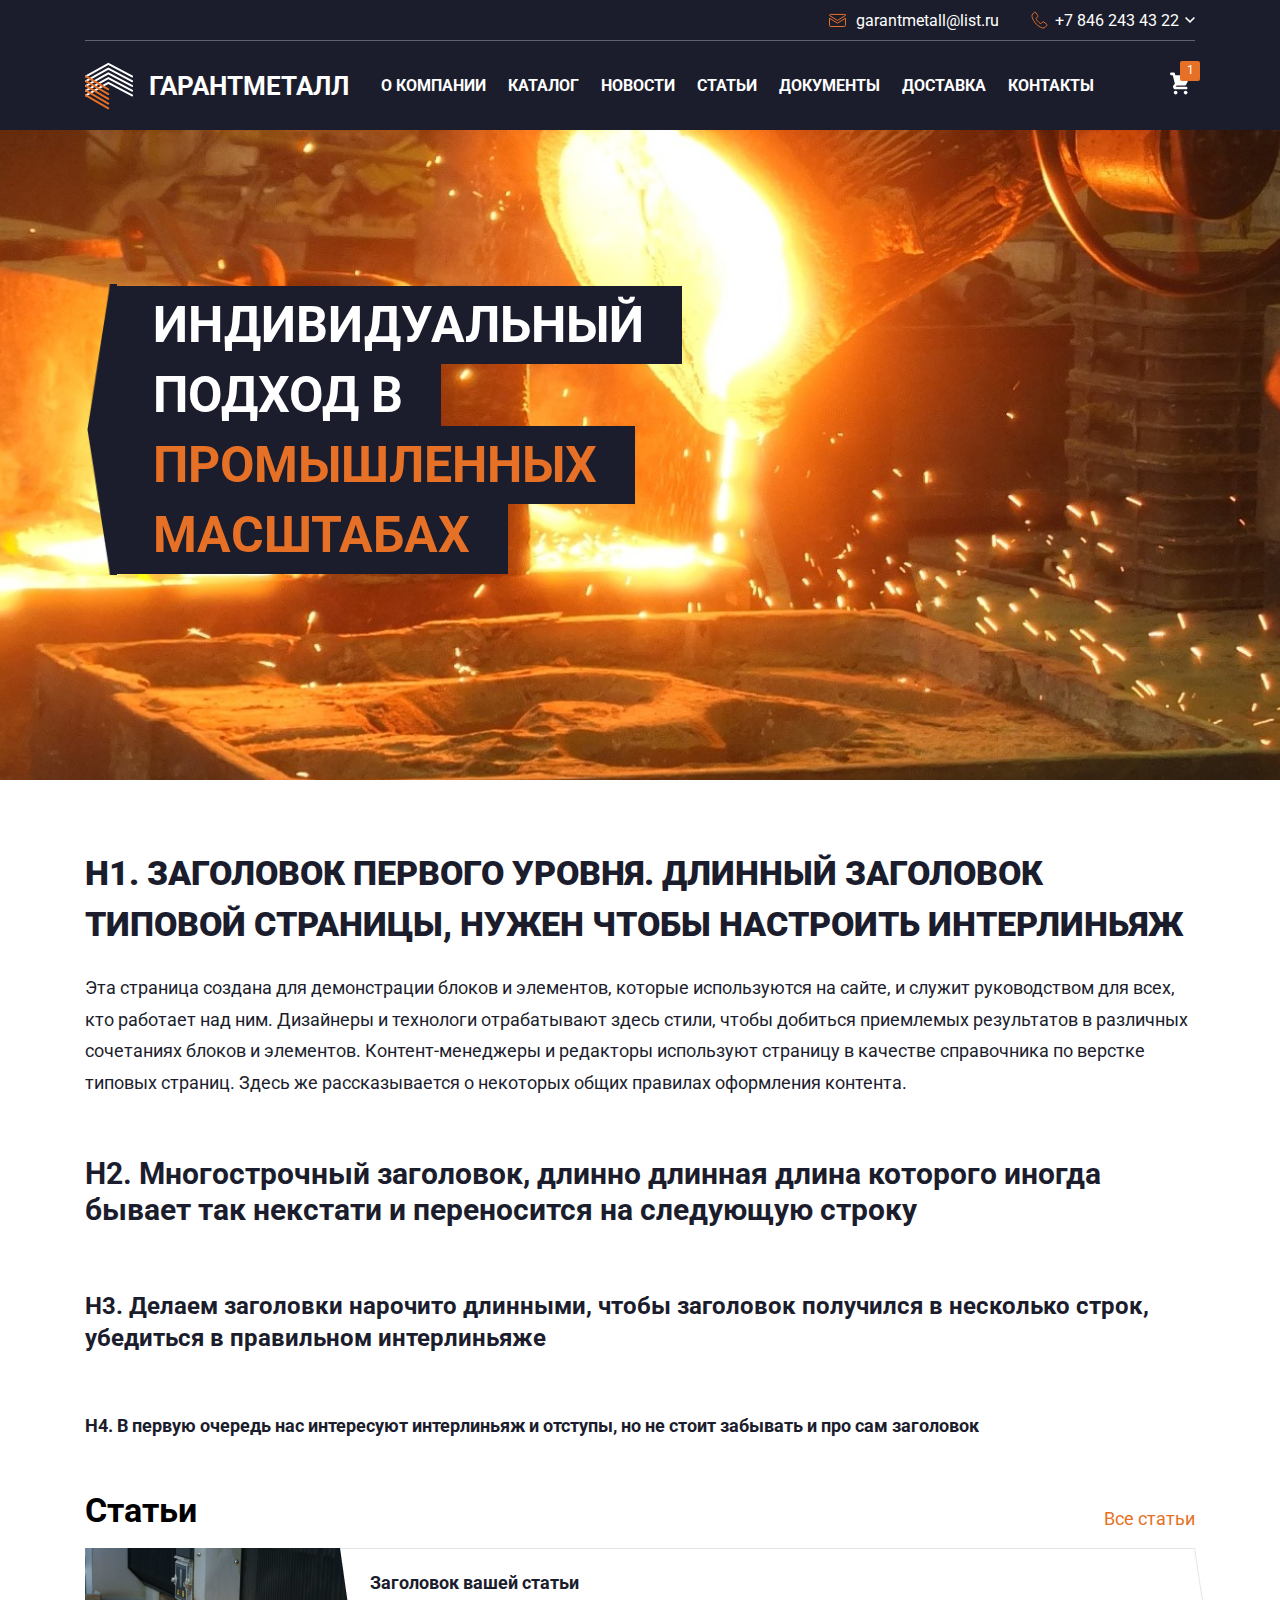
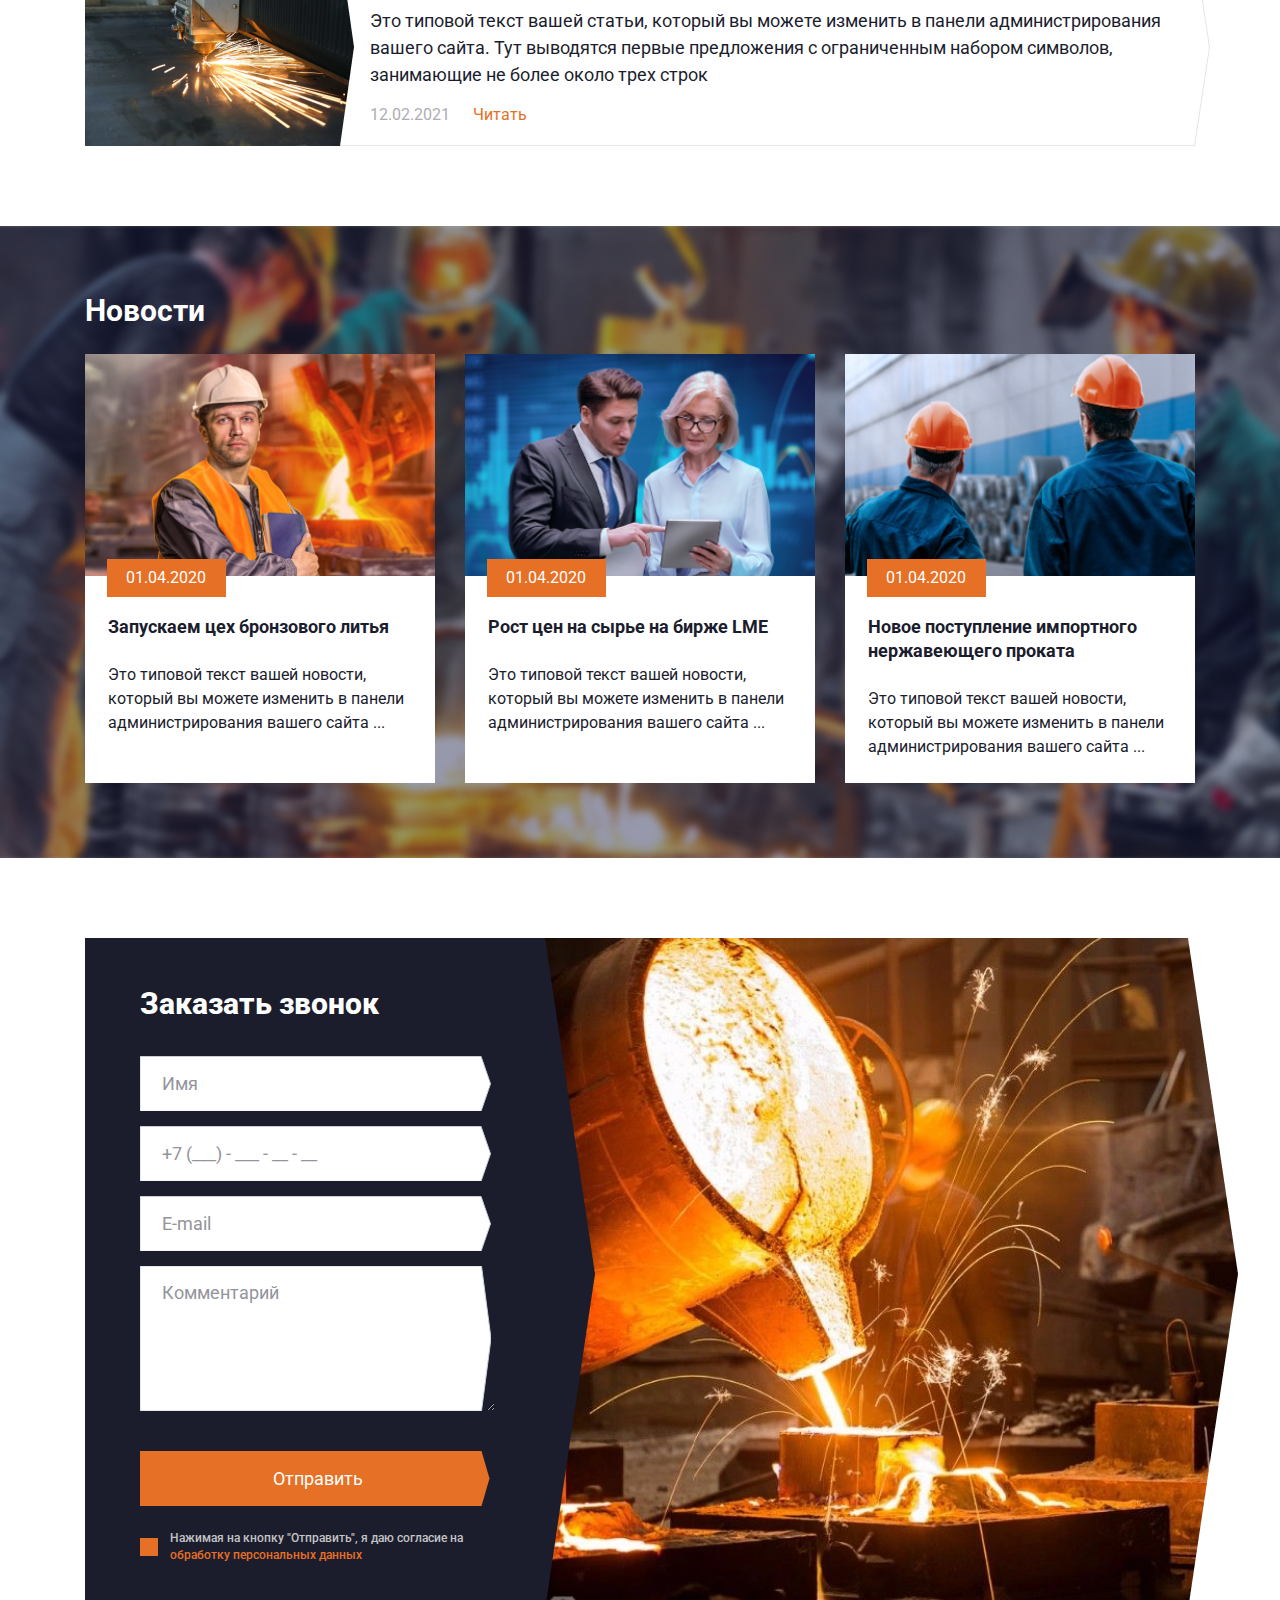
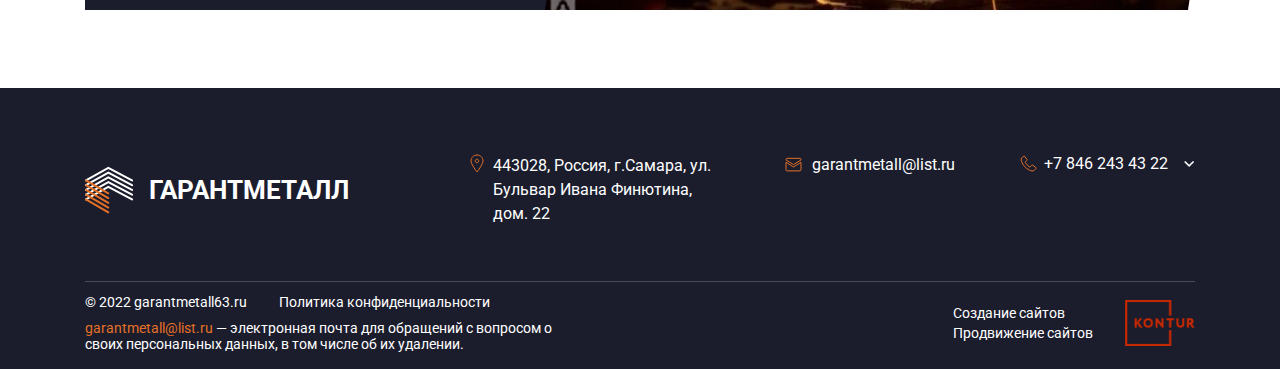
==== commit 58638dcb: "правки" ====
--- a/index.html
+++ b/index.html
@@ -23,15 +23,26 @@
                     </svg>
                     garantmetall@list.ru
                 </a>
-                <button class="header__phone">
-                    <svg xmlns="http://www.w3.org/2000/svg" width="17" height="18" viewBox="0 0 17 18" fill="none">
-                        <path fill-rule="evenodd" clip-rule="evenodd" d="M4.43288 1.27426L6.71285 4.4728C7.01285 4.85662 6.95285 5.36839 6.71285 5.68824L5.15287 7.35148C4.43288 8.05516 9.35282 13.3008 10.0128 12.5971L11.5728 10.9338C11.8728 10.614 12.4128 10.614 12.7128 10.8699L15.7127 13.3008C16.0727 13.6206 16.0727 14.0684 15.8327 14.3883L14.1528 16.1795L13.9728 16.3714C11.8728 18.5464 6.59285 14.5162 4.97287 12.789C3.35289 10.9978 -0.487057 5.36839 1.61292 3.12941L1.79291 3.00147L3.41289 1.21029C3.71289 0.890434 4.19288 0.954405 4.43288 1.27426Z" stroke="#E67025"/>
-                    </svg>
-                    <p>+7 846 243 43 22</p>
-                    <svg xmlns="http://www.w3.org/2000/svg" width="10" height="6" viewBox="0 0 10 6" fill="none">
-                        <path d="M5 3.81846L8.88906 0L10 1.09077L5 6L0 1.09077L1.11094 0L5 3.81846Z" fill="white"/>
-                    </svg>
-                </button>
+                <div class="header__phone__wrap">
+                    <button class="header__phone">
+                        <svg xmlns="http://www.w3.org/2000/svg" width="17" height="18" viewBox="0 0 17 18" fill="none">
+                            <path fill-rule="evenodd" clip-rule="evenodd" d="M4.43288 1.27426L6.71285 4.4728C7.01285 4.85662 6.95285 5.36839 6.71285 5.68824L5.15287 7.35148C4.43288 8.05516 9.35282 13.3008 10.0128 12.5971L11.5728 10.9338C11.8728 10.614 12.4128 10.614 12.7128 10.8699L15.7127 13.3008C16.0727 13.6206 16.0727 14.0684 15.8327 14.3883L14.1528 16.1795L13.9728 16.3714C11.8728 18.5464 6.59285 14.5162 4.97287 12.789C3.35289 10.9978 -0.487057 5.36839 1.61292 3.12941L1.79291 3.00147L3.41289 1.21029C3.71289 0.890434 4.19288 0.954405 4.43288 1.27426Z" stroke="#E67025"/>
+                        </svg>
+                        <p>+7 846 243 43 22</p>
+                        <svg xmlns="http://www.w3.org/2000/svg" width="10" height="6" viewBox="0 0 10 6" fill="none">
+                            <path d="M5 3.81846L8.88906 0L10 1.09077L5 6L0 1.09077L1.11094 0L5 3.81846Z" fill="white"/>
+                        </svg>
+                    </button>
+                    <div class="header__phone__block">
+                        <a href="tel:+7 (383) 000-22-02" class="link">
+                            <svg xmlns="http://www.w3.org/2000/svg" width="13" height="14" viewBox="0 0 13 14" fill="none">
+                                <path d="M3.91573 1.38611L3.91585 1.38602L3.90808 1.3763C3.56137 0.942919 2.86391 0.843232 2.41604 1.2911L2.41599 1.29104L2.40968 1.29758L1.25915 2.49072L1.17216 2.54871L1.13096 2.57618L1.09595 2.61119C0.566362 3.14078 0.444901 3.84612 0.520738 4.53418C0.595998 5.21701 0.86922 5.94475 1.21168 6.62683C1.89782 7.99338 2.93053 9.30995 3.55375 9.95626L3.55369 9.95632L3.56012 9.96274C4.18977 10.5924 5.49819 11.615 6.85828 12.2951C7.53785 12.6348 8.26315 12.9059 8.94361 12.9834C9.6275 13.0612 10.3315 12.9478 10.8625 12.432L10.8626 12.432L10.8677 12.4269L10.9997 12.2949L10.6461 11.9413L10.9997 12.2949L12.2318 11.0628L12.2514 11.0432L12.2687 11.0216C12.4276 10.8229 12.5202 10.5667 12.4975 10.2937C12.4743 10.0154 12.3348 9.76422 12.1103 9.5771L12.1017 9.56992L12.0928 9.56313L9.89668 7.89412C9.67825 7.72199 9.40356 7.654 9.15419 7.66291C8.90001 7.67199 8.61681 7.76319 8.40045 7.97955L7.39866 8.98134C7.31515 8.94103 7.20187 8.87414 7.06067 8.77561C6.69547 8.52079 6.23881 8.12218 5.80291 7.68361C5.36676 7.24478 4.97304 6.78772 4.72503 6.42355C4.62991 6.28387 4.56673 6.17298 4.52949 6.09224L5.54332 5.07841L5.5629 5.05883L5.5802 5.03721C5.8766 4.6667 5.96988 4.05387 5.58194 3.57849L3.91573 1.38611Z" stroke="#E67025"/>
+                            </svg>
+                            +7 (383) 000-22-02
+                        </a>
+                    </div>
+                </div>
+                
             </div>
             <div class="header__bottom">
                 <a href="" class="header__logo">
@@ -165,7 +176,7 @@
                             <input type="text" placeholder="Имя">
                         </div>
                         <div class="input">
-                            <input type="text" placeholder="+7 (___) - ___ - __ - __">
+                            <input class="input_phone tel" type="text" placeholder="+7 (___) - ___ - __ - __">
                         </div>
                         <div class="input">
                             <input type="text" placeholder="E-mail">
@@ -212,25 +223,31 @@
                     </a>
                 </div>
                 <div class="footer__phone">
-                    <div class="link">
-                        <div class="icon">
-                            <svg xmlns="http://www.w3.org/2000/svg" width="17" height="17" viewBox="0 0 17 17" fill="none">
-                                <path fill-rule="evenodd" clip-rule="evenodd" d="M4.57058 1.25723L6.85055 4.25719C7.15054 4.61719 7.09054 5.09718 6.85055 5.39718L5.29057 6.95716C4.57058 7.61715 9.49051 12.5371 10.1505 11.8771L11.7105 10.3171C12.0105 10.0171 12.5505 10.0171 12.8505 10.2571L15.8504 12.5371C16.2104 12.8371 16.2104 13.2571 15.9704 13.5571L14.2905 15.2371L14.1105 15.4171C12.0105 17.457 6.73055 13.6771 5.11057 12.0571C3.49059 10.3771 -0.349362 5.09718 1.75061 2.99721L1.93061 2.87721L3.55059 1.19723C3.85058 0.897237 4.33058 0.957236 4.57058 1.25723Z" stroke="#E67025"/>
+                    <button class="link">
+                        <svg xmlns="http://www.w3.org/2000/svg" width="17" height="17" viewBox="0 0 17 17" fill="none">
+                            <path fill-rule="evenodd" clip-rule="evenodd" d="M4.57058 1.25723L6.85055 4.25719C7.15054 4.61719 7.09054 5.09718 6.85055 5.39718L5.29057 6.95716C4.57058 7.61715 9.49051 12.5371 10.1505 11.8771L11.7105 10.3171C12.0105 10.0171 12.5505 10.0171 12.8505 10.2571L15.8504 12.5371C16.2104 12.8371 16.2104 13.2571 15.9704 13.5571L14.2905 15.2371L14.1105 15.4171C12.0105 17.457 6.73055 13.6771 5.11057 12.0571C3.49059 10.3771 -0.349362 5.09718 1.75061 2.99721L1.93061 2.87721L3.55059 1.19723C3.85058 0.897237 4.33058 0.957236 4.57058 1.25723Z" stroke="#E67025"/>
+                        </svg>
+                        <p>+7 846 243 43 22</p>
+                        <svg class="svg" xmlns="http://www.w3.org/2000/svg" width="11" height="6" viewBox="0 0 11 6" fill="none">
+                            <path d="M5.13769 3.81858L9.02676 0.00012207L10.1377 1.09089L5.13769 6.00012L0.137695 1.09089L1.24863 0.00012207L5.13769 3.81858Z" fill="white"/>
+                        </svg>
+                    </button>
+                    <div class="footer__phone_block">
+                        <a href="tel:+7 (383) 000-22-02" class="link">
+                            <svg xmlns="http://www.w3.org/2000/svg" width="13" height="14" viewBox="0 0 13 14" fill="none">
+                                <path d="M3.91573 1.38611L3.91585 1.38602L3.90808 1.3763C3.56137 0.942919 2.86391 0.843232 2.41604 1.2911L2.41599 1.29104L2.40968 1.29758L1.25915 2.49072L1.17216 2.54871L1.13096 2.57618L1.09595 2.61119C0.566362 3.14078 0.444901 3.84612 0.520738 4.53418C0.595998 5.21701 0.86922 5.94475 1.21168 6.62683C1.89782 7.99338 2.93053 9.30995 3.55375 9.95626L3.55369 9.95632L3.56012 9.96274C4.18977 10.5924 5.49819 11.615 6.85828 12.2951C7.53785 12.6348 8.26315 12.9059 8.94361 12.9834C9.6275 13.0612 10.3315 12.9478 10.8625 12.432L10.8626 12.432L10.8677 12.4269L10.9997 12.2949L10.6461 11.9413L10.9997 12.2949L12.2318 11.0628L12.2514 11.0432L12.2687 11.0216C12.4276 10.8229 12.5202 10.5667 12.4975 10.2937C12.4743 10.0154 12.3348 9.76422 12.1103 9.5771L12.1017 9.56992L12.0928 9.56313L9.89668 7.89412C9.67825 7.72199 9.40356 7.654 9.15419 7.66291C8.90001 7.67199 8.61681 7.76319 8.40045 7.97955L7.39866 8.98134C7.31515 8.94103 7.20187 8.87414 7.06067 8.77561C6.69547 8.52079 6.23881 8.12218 5.80291 7.68361C5.36676 7.24478 4.97304 6.78772 4.72503 6.42355C4.62991 6.28387 4.56673 6.17298 4.52949 6.09224L5.54332 5.07841L5.5629 5.05883L5.5802 5.03721C5.8766 4.6667 5.96988 4.05387 5.58194 3.57849L3.91573 1.38611Z" stroke="#E67025"/>
                             </svg>
-                        </div>
-                        <p>+7 846 243 43 22</p>
-                        <svg xmlns="http://www.w3.org/2000/svg" width="11" height="6" viewBox="0 0 11 6" fill="none">
-                            <path d="M5.13769 3.81858L9.02676 0.00012207L10.1377 1.09089L5.13769 6.00012L0.137695 1.09089L1.24863 0.00012207L5.13769 3.81858Z" fill="white"/>
-                        </svg>
+                            +7 (383) 000-22-02
+                        </a>
                     </div>
                 </div>
             </div>
             <div class="footer__bottom">
                 <div class="left">
-                    <p class="copy">
-                        <span class="c">© 2022 garantmetall63.ru</span>
+                    <div class="copy">
+                        <p class="c">© 2022 garantmetall63.ru</p>
                         <span>Политика конфиденциальности</span>
-                    </p>
+                    </div>
                     <div class="text">
                         <a href="#">garantmetall@list.ru</a> — электронная почта для обращений с вопросом о своих персональных данных, в том числе об их удалении.
                     </div>
@@ -240,7 +257,7 @@
                         <a href="#" class="link">Создание сайтов</a>
                         <a href="#" class="link">Продвижение сайтов</a>
                     </div>
-                    <img src="img/logo-kontur.svg" alt="">
+                    <img src="img/logo-kontur.png" alt="">
                 </div>
             </div>
         </div>
--- a/css/style.css
+++ b/css/style.css
@@ -99,6 +99,47 @@
 }
 .header__phone p {
   margin: 0 6px 0 7px;
+}
+
+.header__phone__wrap {
+  position: relative;
+}
+
+.header__phone__block {
+  display: none;
+  width: 184px;
+  position: absolute;
+  top: 24px;
+  right: 0;
+  background: #FFFFFF;
+  -webkit-box-shadow: 0px 4px 20px rgba(0, 0, 0, 0.25);
+          box-shadow: 0px 4px 20px rgba(0, 0, 0, 0.25);
+  z-index: 2;
+}
+.header__phone__block .link {
+  display: -webkit-box;
+  display: -ms-flexbox;
+  display: flex;
+  -webkit-box-align: center;
+      -ms-flex-align: center;
+          align-items: center;
+  padding: 11px 16px 14px;
+  font-weight: 400;
+  font-size: 14px;
+  line-height: 16px;
+  color: #000000;
+}
+.header__phone__block .link svg {
+  margin-right: 5px;
+}
+
+.header__phone.active svg:last-child {
+  -webkit-transform: rotate(-180deg);
+          transform: rotate(-180deg);
+}
+
+.header__phone.active + .header__phone__block {
+  display: block;
 }
 
 .header__bottom {
@@ -204,6 +245,7 @@
 
 .banner__content {
   padding-top: 160px;
+  padding-left: 30px;
 }
 
 .banner__h1 {
@@ -213,6 +255,7 @@
   line-height: 70px;
   color: #FFFFFF;
   text-transform: uppercase;
+  position: relative;
 }
 .banner__h1 span {
   background: #1B1D2D;
@@ -220,6 +263,16 @@
 }
 .banner__h1 .yellow {
   color: #E67025;
+}
+
+.banner__h1::before {
+  content: "";
+  width: 30px;
+  height: calc(100% + 11px);
+  left: -28px;
+  top: -5.6px;
+  position: absolute;
+  background: url(../img/Union.png) no-repeat right/cover;
 }
 
 .title_h1 {
@@ -1059,8 +1112,11 @@
 
 .footer__phone {
   margin-left: 65px;
+  position: relative;
 }
 .footer__phone .link {
+  background-color: transparent;
+  border: 0;
   display: -webkit-box;
   display: -ms-flexbox;
   display: flex;
@@ -1074,6 +1130,43 @@
 }
 .footer__phone .link p {
   margin: 0 16px 0 7px;
+}
+
+.footer__phone_block {
+  display: none;
+  width: 184px;
+  position: absolute;
+  top: 24px;
+  right: 0;
+  background: #FFFFFF;
+  -webkit-box-shadow: 0px 4px 20px rgba(0, 0, 0, 0.25);
+          box-shadow: 0px 4px 20px rgba(0, 0, 0, 0.25);
+  z-index: 2;
+}
+.footer__phone_block .link {
+  display: -webkit-box;
+  display: -ms-flexbox;
+  display: flex;
+  -webkit-box-align: center;
+      -ms-flex-align: center;
+          align-items: center;
+  padding: 11px 16px 14px;
+  font-weight: 400;
+  font-size: 14px;
+  line-height: 16px;
+  color: #000000;
+}
+.footer__phone_block .link svg {
+  margin-right: 5px;
+}
+
+.footer__phone .link.active .svg {
+  -webkit-transform: rotate(180deg);
+          transform: rotate(180deg);
+}
+
+.footer__phone .link.active + .footer__phone_block {
+  display: block;
 }
 
 .footer__bottom {
@@ -1130,11 +1223,39 @@
   color: #FFFFFF;
 }
 .footer__bottom .right img {
+  width: 70px;
   margin-left: 32px;
 }
 
 .product {
   padding-top: 42px;
+}
+.product .slick-prev {
+  width: 39px;
+  height: 39px;
+  top: 0;
+  left: 50%;
+  -webkit-transform: translateX(-50%);
+          transform: translateX(-50%);
+  background: url(../img/arrow-up.svg) no-repeat center;
+}
+.product .slick-prev:hover {
+  background: url(../img/arrow-up-hover.svg) no-repeat center;
+}
+.product .slick-next {
+  width: 39px;
+  height: 39px;
+  top: 405px;
+  left: 50%;
+  -webkit-transform: translateX(-50%);
+          transform: translateX(-50%);
+  background: url(../img/arrow-down.svg) no-repeat center;
+}
+.product .slick-next:hover {
+  background: url(../img/arrow-down-hover.svg) no-repeat center;
+}
+.product .slick-prev::before, .product .slick-next::before {
+  display: none;
 }
 
 .product__box {
@@ -1418,6 +1539,10 @@
   display: block;
 }
 
+.header__burgir {
+  display: none;
+}
+
 @media screen and (max-width: 768px) {
   section {
     display: none;
@@ -1428,7 +1553,16 @@
   }
 
   .header {
+    width: 100%;
     height: 55px;
+    position: fixed;
+    top: 0;
+    left: 0;
+    z-index: 99;
+  }
+
+  .main {
+    padding-top: 55px;
   }
 
   .header__burgir {
@@ -1446,6 +1580,7 @@
             justify-content: space-between;
     border: 0;
     background-color: transparent;
+    position: relative;
   }
   .header__burgir span {
     display: -webkit-box;
@@ -1454,6 +1589,24 @@
     width: 100%;
     height: 3.4px;
     background: #FFFFFF;
+  }
+
+  .header__burgir.active span:nth-child(2) {
+    opacity: 0;
+  }
+  .header__burgir.active span:nth-child(1) {
+    position: absolute;
+    top: 50%;
+    left: 50%;
+    -webkit-transform: translate(-50%, -50%) rotate(45deg);
+            transform: translate(-50%, -50%) rotate(45deg);
+  }
+  .header__burgir.active span:nth-child(3) {
+    position: absolute;
+    top: 50%;
+    left: 50%;
+    -webkit-transform: translate(-50%, -50%) rotate(-45deg);
+            transform: translate(-50%, -50%) rotate(-45deg);
   }
 
   .header__top {
@@ -1465,7 +1618,73 @@
   }
 
   .header__bottom {
-    display: none;
+    height: 0;
+    -webkit-box-align: start;
+        -ms-flex-align: start;
+            align-items: flex-start;
+    -webkit-box-orient: vertical;
+    -webkit-box-direction: normal;
+        -ms-flex-direction: column;
+            flex-direction: column;
+    position: fixed;
+    top: 55px;
+    left: 0;
+    width: 100%;
+    background: #1B1D2D;
+    border-top: 1px solid #5F616C;
+    padding: 0;
+    overflow: hidden;
+    -webkit-transition: all 0.3s ease;
+    transition: all 0.3s ease;
+  }
+
+  .header__bottom.open {
+    height: calc(100% - 55px);
+    overflow-y: auto;
+  }
+
+  .header__logo {
+    margin-right: 0;
+    padding: 30px;
+  }
+  .header__logo img {
+    width: 200px;
+  }
+
+  .header__logo .text {
+    font-size: 18px;
+  }
+
+  .header__navbar {
+    padding: 30px;
+    padding-top: 0;
+    width: 100%;
+  }
+  .header__navbar .li {
+    width: 100%;
+    margin: 0;
+    margin-bottom: 24px;
+  }
+  .header__navbar .item {
+    display: block;
+    width: 100%;
+  }
+
+  .header__navbar .ul {
+    -webkit-box-orient: vertical;
+    -webkit-box-direction: normal;
+        -ms-flex-direction: column;
+            flex-direction: column;
+    -webkit-box-align: start;
+        -ms-flex-align: start;
+            align-items: flex-start;
+  }
+
+  .header__cart {
+    position: absolute;
+    top: 40px;
+    right: 20px;
+    margin-left: 0;
   }
 
   .header__email {
@@ -1513,6 +1732,11 @@
     display: none;
   }
 
+  .footer__phone_block {
+    right: auto;
+    left: 0;
+  }
+
   .footer__bottom .left .text {
     max-width: 288px;
     width: 100%;
@@ -1560,8 +1784,18 @@
     line-height: 46px;
   }
 
+  .banner__h1::before {
+    height: calc(100% + 3px);
+    top: -2px;
+    left: -20px;
+  }
+
   .banner__content {
     padding-top: 72px;
+  }
+
+  .banner__h1 span {
+    padding-left: 10px;
   }
 
   .article {
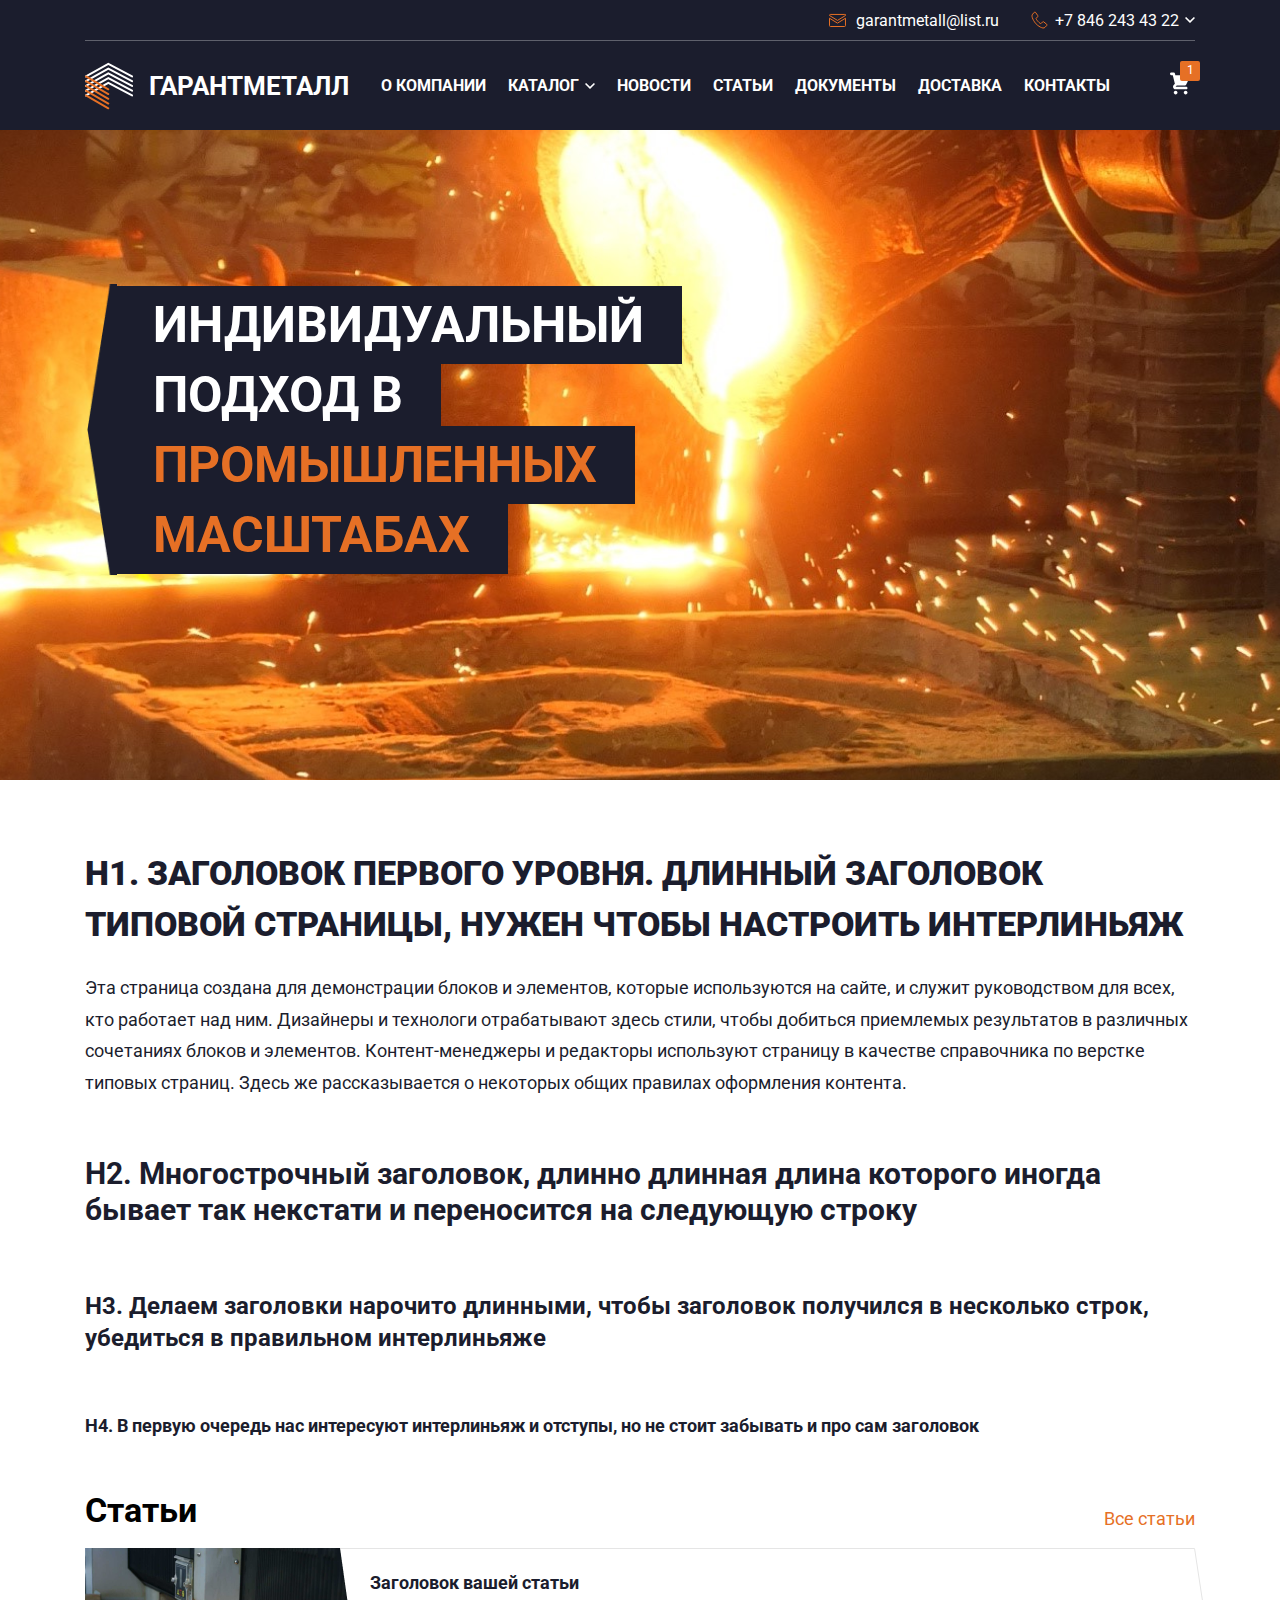
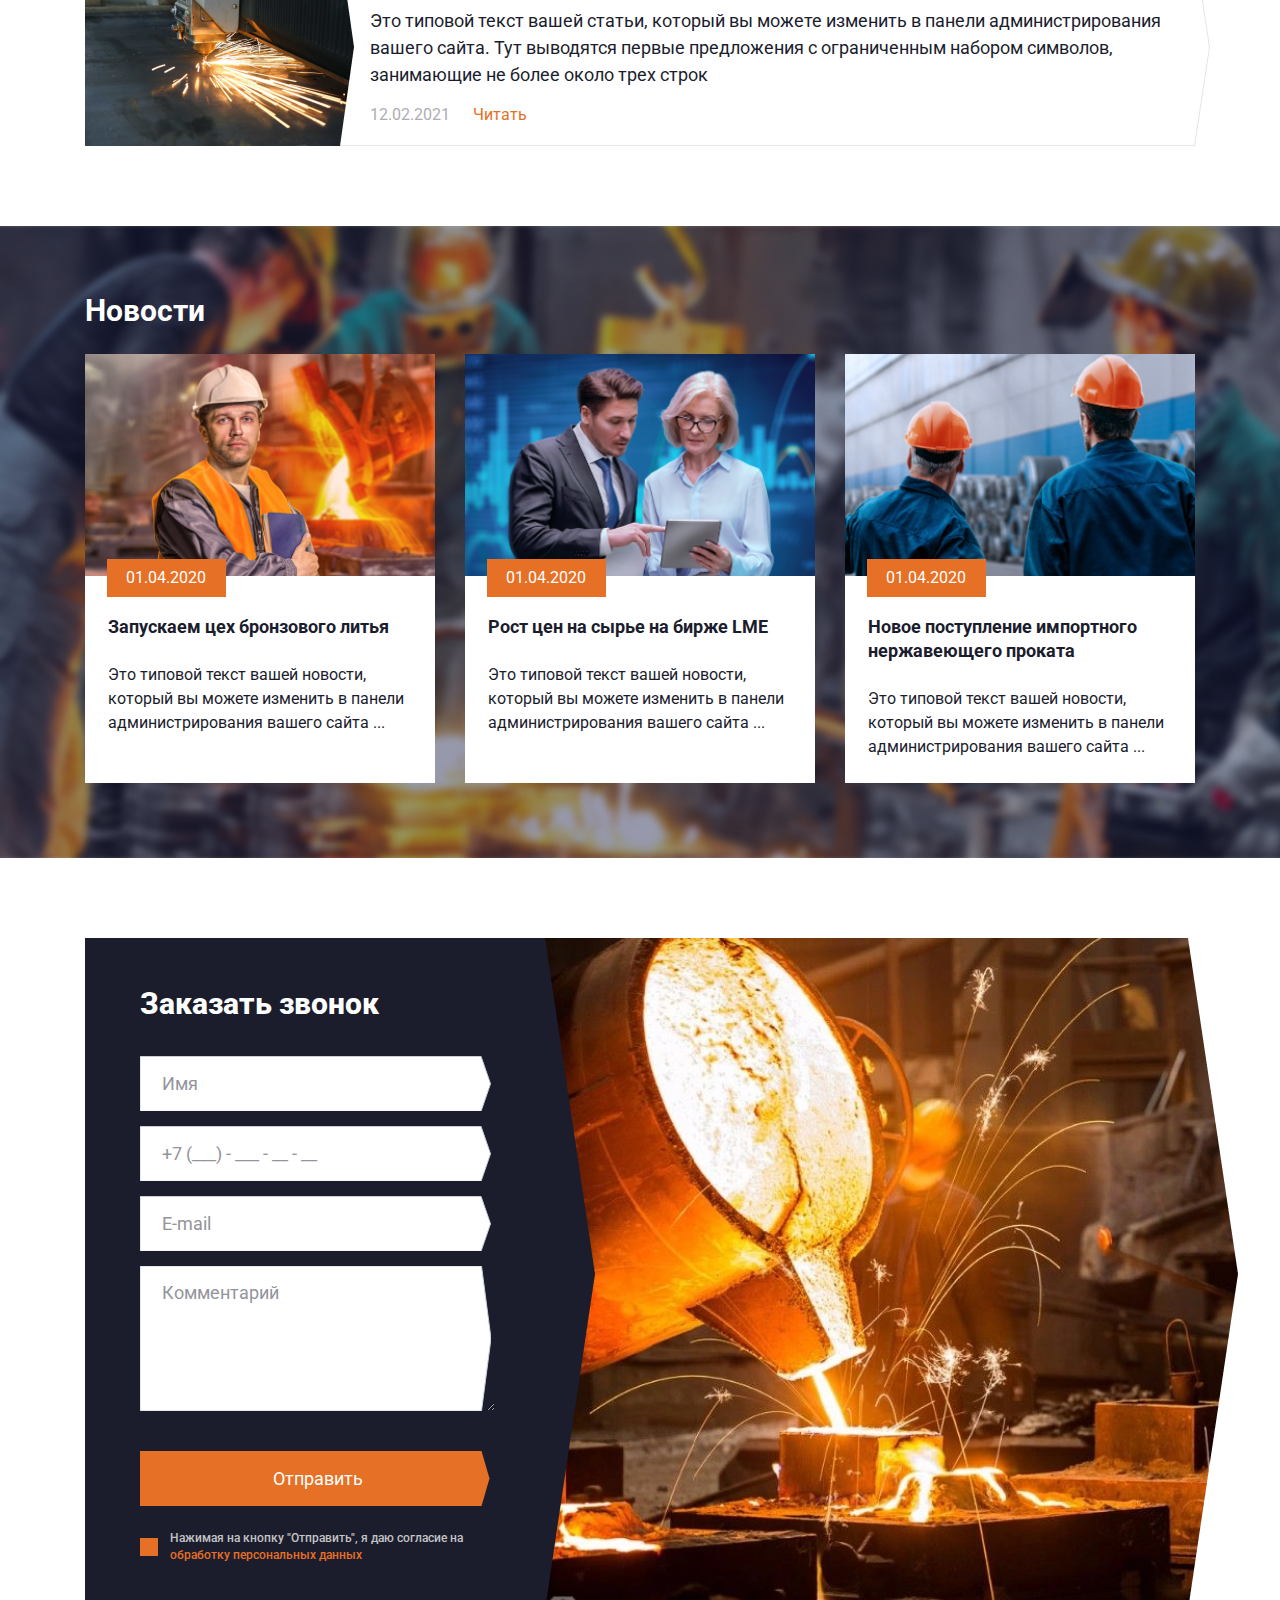
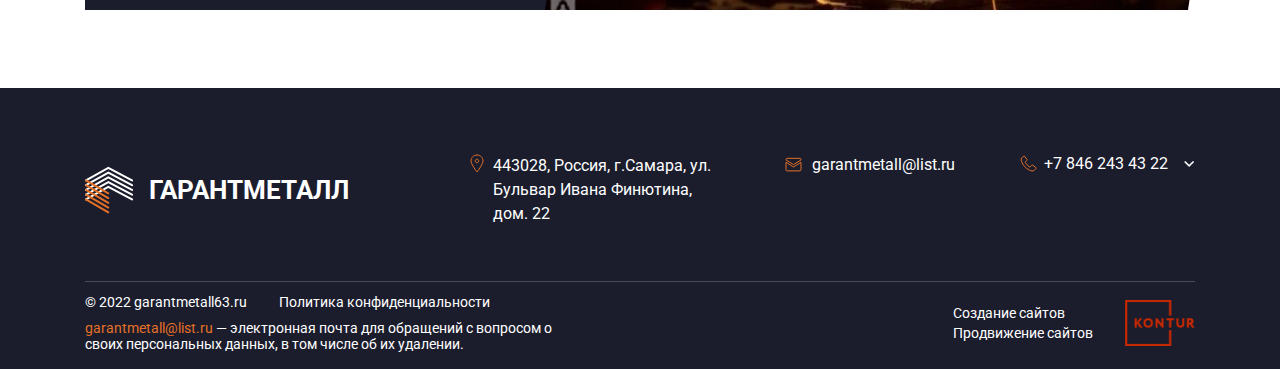
==== commit c6ea8e5b: "navbar" ====
--- a/index.html
+++ b/index.html
@@ -57,7 +57,57 @@
                             <a href="#" class="item">О компании</a>
                         </li>
                         <li class="li">
-                            <a href="#" class="item">Каталог</a>
+                            <a href="#" class="item">Каталог
+                                <svg xmlns="http://www.w3.org/2000/svg" width="10" height="6" viewBox="0 0 10 6" fill="none">
+                                    <path d="M5 3.81846L8.88906 0L10 1.09077L5 6L0 1.09077L1.11094 0L5 3.81846Z" fill="white"/>
+                                </svg>
+                            </a>
+                            <div class="sub_menu">
+                                <ul class="ul_sub">
+                                    <li class="li_sub">
+                                        <a href="#" class="item_sub">Сплавы с высоким электрическим сопротивлением
+                                            <svg xmlns="http://www.w3.org/2000/svg" width="8" height="12" viewBox="0 0 8 12" fill="none">
+                                                <path d="M5.06792 6L0.791113 10.274C0.402963 10.6619 0.402963 11.2962 0.791113 11.6841L0.821362 11.7143C1.20248 12.0952 1.81521 12.0952 2.19633 11.7143L7.20889 6.70504C7.59704 6.31714 7.59704 5.68286 7.20889 5.29496L2.19633 0.285652C1.81521 -0.0952177 1.20248 -0.0952177 0.821362 0.285652L0.791113 0.315883C0.402962 0.703781 0.402963 1.33806 0.791113 1.72596L5.06792 6Z" fill="#1B1D2D"/>
+                                            </svg>
+                                        </a>
+                                    </li>
+                                    <li class="li_sub">
+                                        <a href="#" class="item_sub">Нержавающий металлопрокат
+                                            <svg xmlns="http://www.w3.org/2000/svg" width="8" height="12" viewBox="0 0 8 12" fill="none">
+                                                <path d="M5.06792 6L0.791113 10.274C0.402963 10.6619 0.402963 11.2962 0.791113 11.6841L0.821362 11.7143C1.20248 12.0952 1.81521 12.0952 2.19633 11.7143L7.20889 6.70504C7.59704 6.31714 7.59704 5.68286 7.20889 5.29496L2.19633 0.285652C1.81521 -0.0952177 1.20248 -0.0952177 0.821362 0.285652L0.791113 0.315883C0.402962 0.703781 0.402963 1.33806 0.791113 1.72596L5.06792 6Z" fill="#1B1D2D"/>
+                                            </svg>
+                                        </a>
+                                    </li>
+                                    <li class="li_sub">
+                                        <a href="#" class="item_sub">Метизная продукция
+                                            <svg xmlns="http://www.w3.org/2000/svg" width="8" height="12" viewBox="0 0 8 12" fill="none">
+                                                <path d="M5.06792 6L0.791113 10.274C0.402963 10.6619 0.402963 11.2962 0.791113 11.6841L0.821362 11.7143C1.20248 12.0952 1.81521 12.0952 2.19633 11.7143L7.20889 6.70504C7.59704 6.31714 7.59704 5.68286 7.20889 5.29496L2.19633 0.285652C1.81521 -0.0952177 1.20248 -0.0952177 0.821362 0.285652L0.791113 0.315883C0.402962 0.703781 0.402963 1.33806 0.791113 1.72596L5.06792 6Z" fill="#1B1D2D"/>
+                                            </svg>
+                                        </a>
+                                    </li>
+                                    <li class="li_sub">
+                                        <a href="#" class="item_sub">Сварочные материалы
+                                            <svg xmlns="http://www.w3.org/2000/svg" width="8" height="12" viewBox="0 0 8 12" fill="none">
+                                                <path d="M5.06792 6L0.791113 10.274C0.402963 10.6619 0.402963 11.2962 0.791113 11.6841L0.821362 11.7143C1.20248 12.0952 1.81521 12.0952 2.19633 11.7143L7.20889 6.70504C7.59704 6.31714 7.59704 5.68286 7.20889 5.29496L2.19633 0.285652C1.81521 -0.0952177 1.20248 -0.0952177 0.821362 0.285652L0.791113 0.315883C0.402962 0.703781 0.402963 1.33806 0.791113 1.72596L5.06792 6Z" fill="#1B1D2D"/>
+                                            </svg>
+                                        </a>
+                                    </li>
+                                    <li class="li_sub">
+                                        <a href="#" class="item_sub">Припои
+                                            <svg xmlns="http://www.w3.org/2000/svg" width="8" height="12" viewBox="0 0 8 12" fill="none">
+                                                <path d="M5.06792 6L0.791113 10.274C0.402963 10.6619 0.402963 11.2962 0.791113 11.6841L0.821362 11.7143C1.20248 12.0952 1.81521 12.0952 2.19633 11.7143L7.20889 6.70504C7.59704 6.31714 7.59704 5.68286 7.20889 5.29496L2.19633 0.285652C1.81521 -0.0952177 1.20248 -0.0952177 0.821362 0.285652L0.791113 0.315883C0.402962 0.703781 0.402963 1.33806 0.791113 1.72596L5.06792 6Z" fill="#1B1D2D"/>
+                                            </svg>
+                                        </a>
+                                    </li>
+                                    <li class="li_sub">
+                                        <a href="#" class="item_sub">Прецизионые сплавы
+                                            <svg xmlns="http://www.w3.org/2000/svg" width="8" height="12" viewBox="0 0 8 12" fill="none">
+                                                <path d="M5.06792 6L0.791113 10.274C0.402963 10.6619 0.402963 11.2962 0.791113 11.6841L0.821362 11.7143C1.20248 12.0952 1.81521 12.0952 2.19633 11.7143L7.20889 6.70504C7.59704 6.31714 7.59704 5.68286 7.20889 5.29496L2.19633 0.285652C1.81521 -0.0952177 1.20248 -0.0952177 0.821362 0.285652L0.791113 0.315883C0.402962 0.703781 0.402963 1.33806 0.791113 1.72596L5.06792 6Z" fill="#1B1D2D"/>
+                                            </svg>
+                                        </a>
+                                    </li>
+                                </ul>
+                            </div>
                         </li>
                         <li class="li">
                             <a href="#" class="item">Новости</a>
--- a/css/style.css
+++ b/css/style.css
@@ -194,12 +194,85 @@
           align-items: center;
 }
 .header__navbar .li {
+  display: -webkit-box;
+  display: -ms-flexbox;
+  display: flex;
+  -webkit-box-align: center;
+      -ms-flex-align: center;
+          align-items: center;
+  height: 50px;
   margin-left: 22px;
+  position: relative;
+}
+.header__navbar .sub_menu {
+  display: none;
+  width: 255px;
+  height: 363px;
+  background: #FFFFFF;
+  position: absolute;
+  top: 50px;
+  left: -80px;
+  z-index: 99;
+  border: 1px solid #EEEEEE;
+}
+.header__navbar .sub_menu .ul_sub {
+  -webkit-box-orient: vertical;
+  -webkit-box-direction: normal;
+      -ms-flex-direction: column;
+          flex-direction: column;
+}
+.header__navbar .sub_menu .li_sub {
+  border-bottom: 1px solid #EEEEEE;
+}
+.header__navbar .sub_menu .li_sub:last-child {
+  border-bottom: 0;
+}
+.header__navbar .sub_menu .item_sub {
+  display: -webkit-box;
+  display: -ms-flexbox;
+  display: flex;
+  -webkit-box-align: center;
+      -ms-flex-align: center;
+          align-items: center;
+  padding: 14px 18px;
+  font-weight: 400;
+  font-size: 16px;
+  line-height: 125%;
+  color: #1B1D2D;
+  -webkit-transition: all 0.3s ease;
+  transition: all 0.3s ease;
+}
+.header__navbar .sub_menu .item_sub svg {
+  min-width: 7px;
+  width: 7px;
+  margin-left: auto;
+}
+.header__navbar .sub_menu .item_sub svg path {
+  -webkit-transition: all 0.3s ease;
+  transition: all 0.3s ease;
+}
+.header__navbar .sub_menu .item_sub.active {
+  color: #E67025;
+}
+.header__navbar .sub_menu .item_sub.active svg path {
+  fill: #E67025;
+}
+.header__navbar .sub_menu .item_sub:hover {
+  color: #E67025;
+}
+.header__navbar .sub_menu .item_sub:hover svg path {
+  fill: #E67025;
 }
 .header__navbar .li:nth-child(1) {
   margin-left: 0;
 }
 .header__navbar .item {
+  display: -webkit-box;
+  display: -ms-flexbox;
+  display: flex;
+  -webkit-box-align: center;
+      -ms-flex-align: center;
+          align-items: center;
   font-weight: 700;
   font-size: 16px;
   line-height: 19px;
@@ -207,9 +280,20 @@
   color: #FFFFFF;
   -webkit-transition: all 0.3s ease;
   transition: all 0.3s ease;
-}
-.header__navbar .item:hover {
+  position: relative;
+}
+.header__navbar .item svg {
+  margin-left: 6px;
+}
+
+.li:hover .sub_menu {
+  display: block;
+}
+.li:hover .item {
   color: #E67025;
+}
+.li:hover .item svg path {
+  fill: #E67025;
 }
 
 .header__cart {
@@ -2093,4 +2177,15 @@
     padding: 0 16px;
     overflow-x: auto;
   }
+
+  .header__navbar .li {
+    height: auto;
+  }
+  .header__navbar .li .item svg {
+    display: none;
+  }
+
+  .header__navbar .sub_menu {
+    display: none !important;
+  }
 }